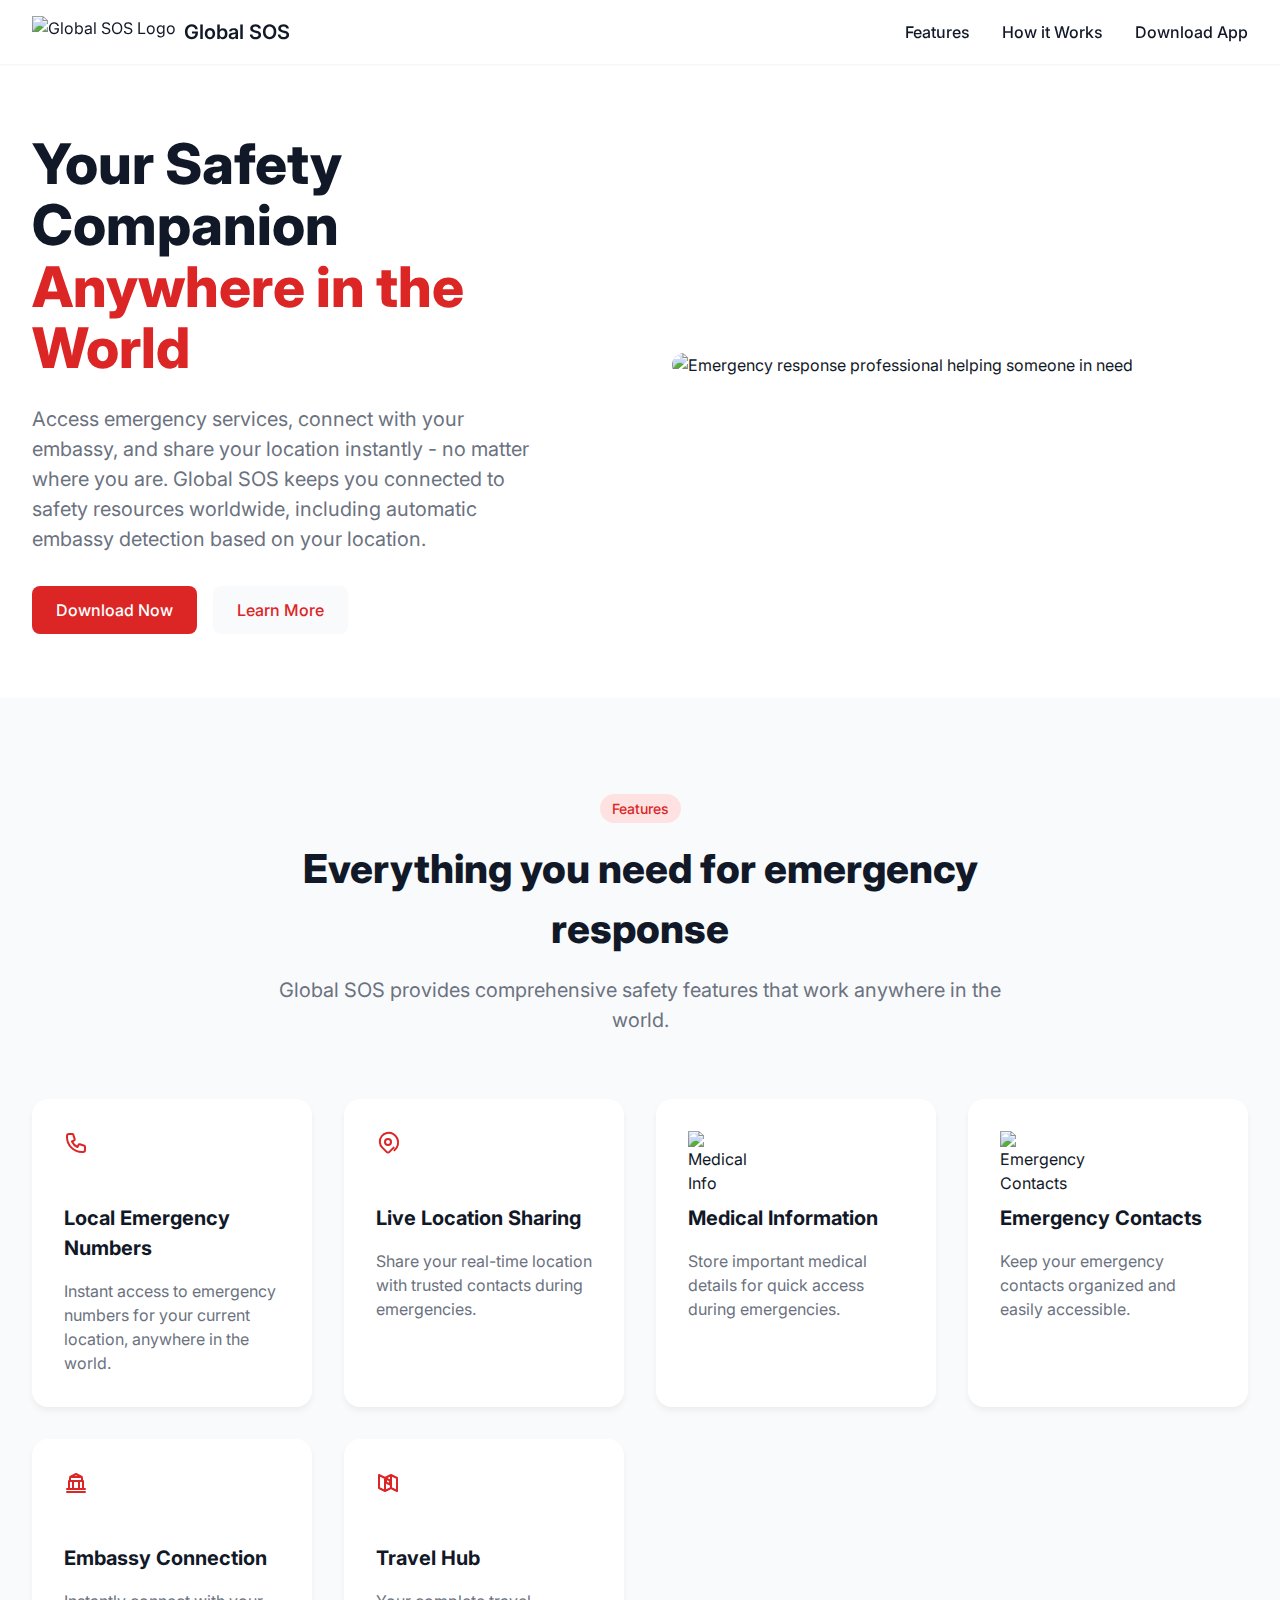
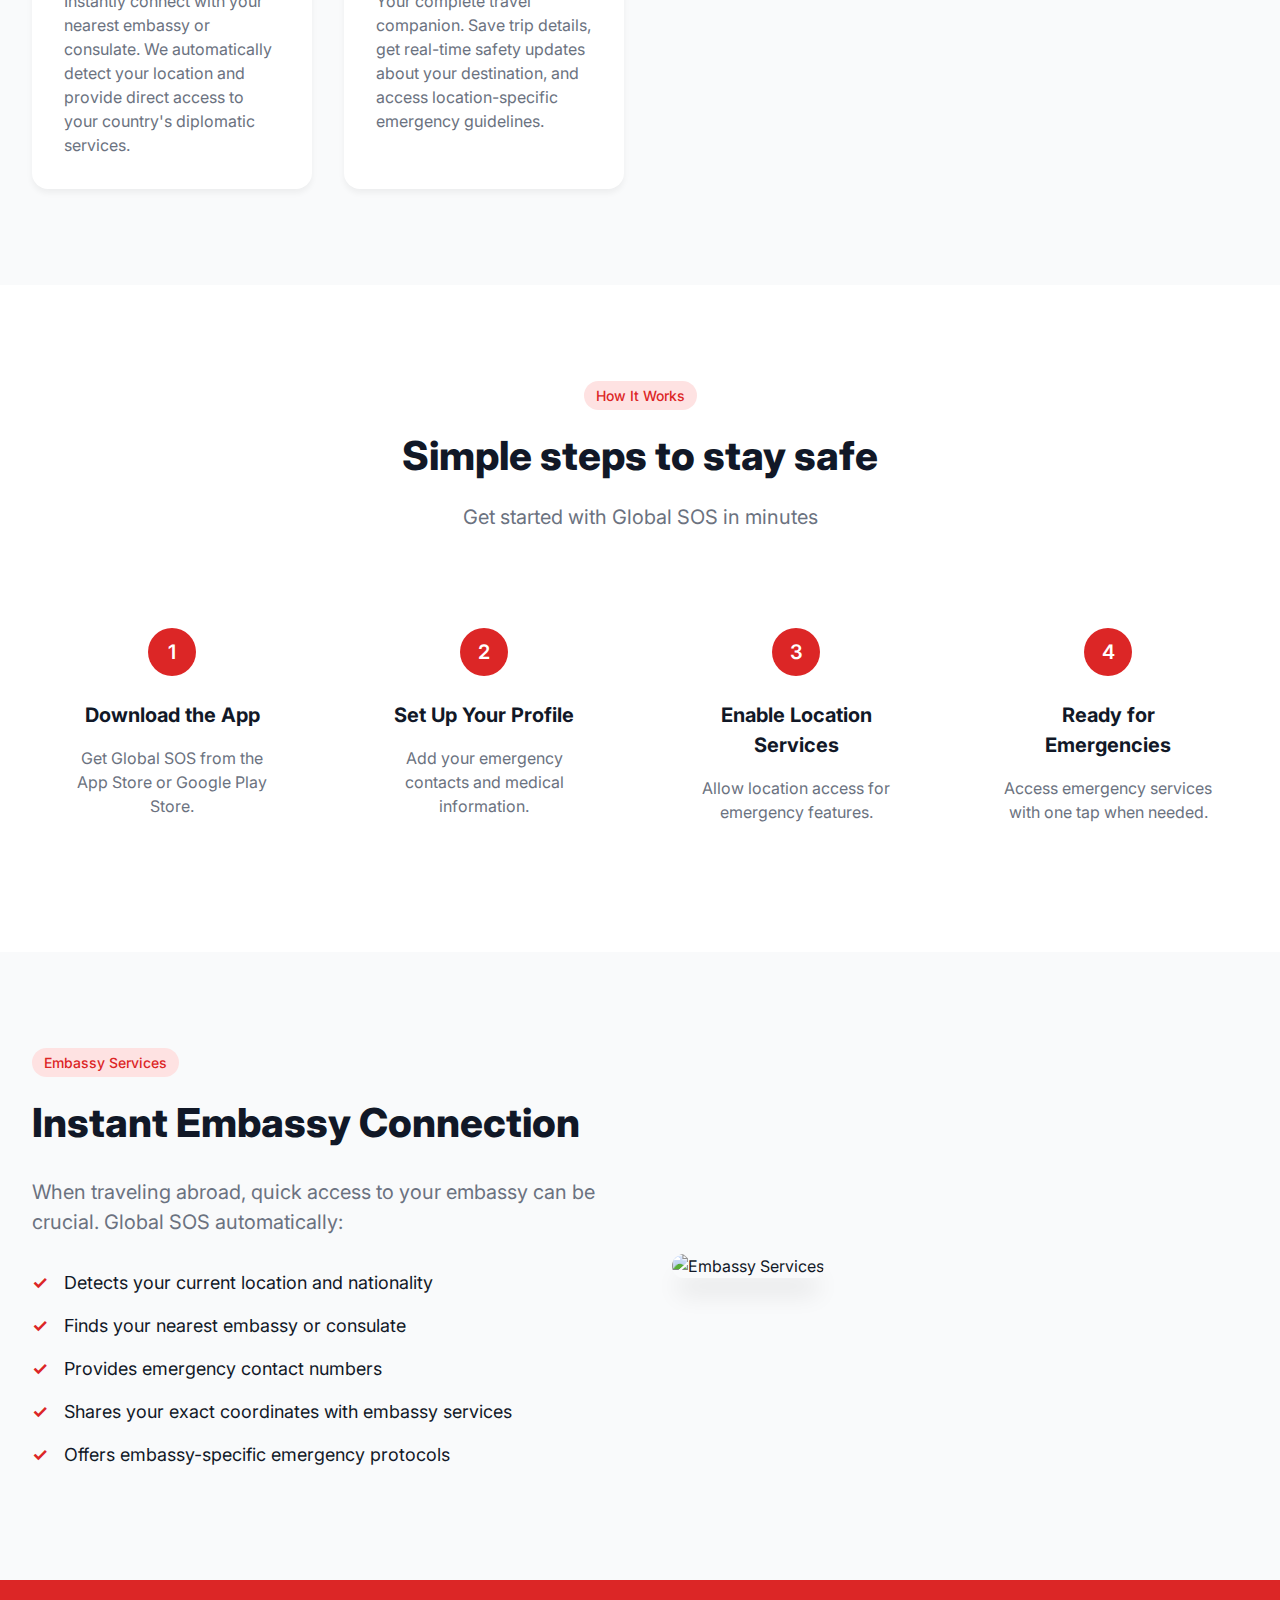
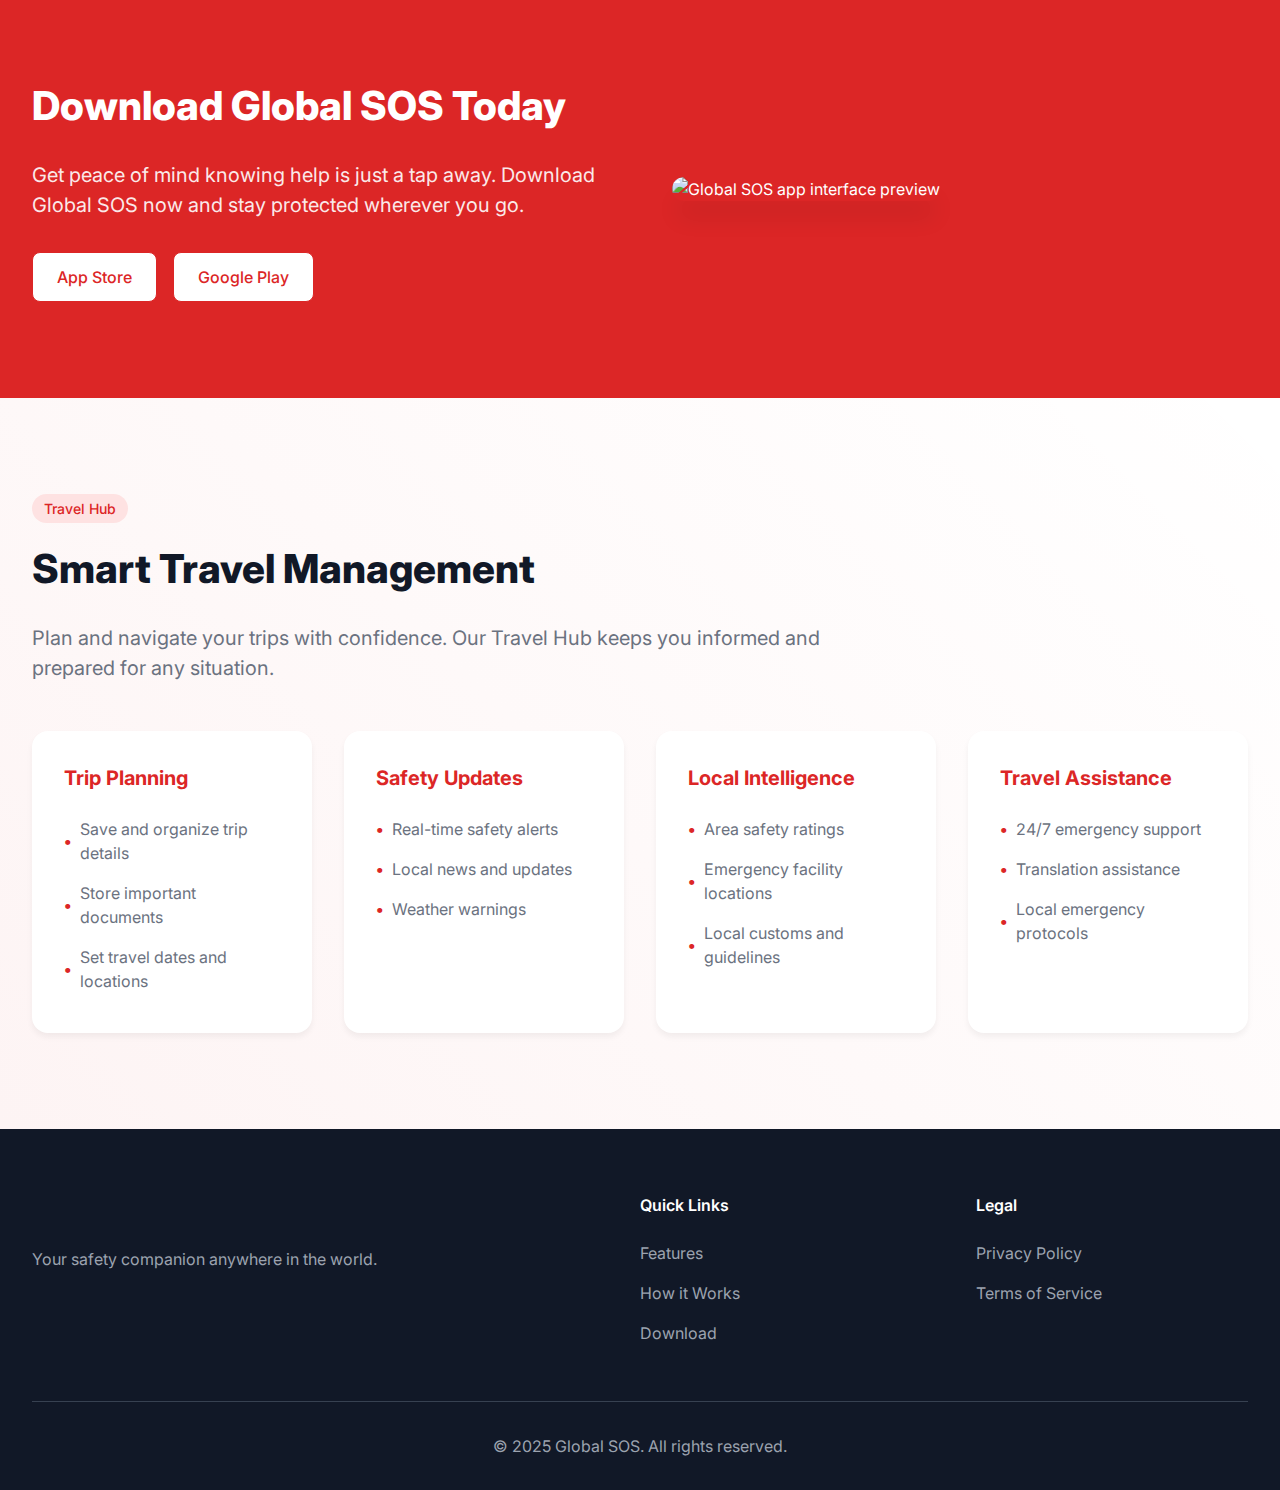
==== index.html @ 46a0c14b "init site" ====
<!DOCTYPE html>
<html lang="en">
<head>
    <meta charset="UTF-8">
    <meta name="viewport" content="width=device-width, initial-scale=1.0">
    <title>Global SOS - Your Safety Companion</title>
    <link rel="stylesheet" href="css/normalize.css">
    <link rel="stylesheet" href="css/style.css">
    <link href="https://fonts.googleapis.com/css2?family=Inter:wght@400;500;600;700&display=swap" rel="stylesheet">
</head>
<body>
    <!-- Navigation -->
    <nav class="navbar">
        <div class="container">
            <div class="navbar-brand">
                <img src="images/placeholder.jpg"
                     data-src="images/logo.png"
                     loading="lazy"
                     alt="Global SOS Logo"
                     class="logo">
                <span class="brand-name">Global SOS</span>
            </div>
            <button class="mobile-menu-btn" aria-label="Toggle menu">
                <span></span>
                <span></span>
                <span></span>
            </button>
            <div class="nav-menu">
                <a href="#features" class="nav-link">Features</a>
                <a href="#how-it-works" class="nav-link">How it Works</a>
                <a href="#download" class="nav-link download-btn">Download App</a>
            </div>
        </div>
    </nav>

    <!-- Hero Section -->
    <section class="hero">
        <div class="container">
            <div class="hero-content">
                <h1 class="hero-title">
                    Your Safety Companion
                    <span class="accent">Anywhere in the World</span>
                </h1>
                <p class="hero-text">
                    Access emergency services, connect with your embassy, and share your location instantly - no matter where you are. Global SOS keeps you connected to safety resources worldwide, including automatic embassy detection based on your location.
                </p>
                <div class="hero-buttons">
                    <a href="#download" class="btn btn-primary">Download Now</a>
                    <a href="#how-it-works" class="btn btn-secondary">Learn More</a>
                </div>
            </div>
            <div class="hero-image">
                <img src="images/placeholder.jpg"
                     data-src="images/hero-image.jpg"
                     loading="lazy"
                     alt="Emergency response professional helping someone in need"
                     class="hero-img">
            </div>
        </div>
    </section>

    <!-- Features Section -->
    <section id="features" class="features">
        <div class="container">
            <div class="section-header">
                <span class="section-label">Features</span>
                <h2 class="section-title">Everything you need for emergency response</h2>
                <p class="section-subtitle">Global SOS provides comprehensive safety features that work anywhere in the world.</p>
            </div>
            <div class="features-grid">
                <div class="feature-card">
                    <div class="feature-icon">
                        <img src="images/placeholder.jpg"
                             data-src="images/icons/emergency.svg"
                             loading="lazy"
                             alt="Emergency Services Icon"
                             class="feature-icon-img">
                    </div>
                    <h3>Local Emergency Numbers</h3>
                    <p>Instant access to emergency numbers for your current location, anywhere in the world.</p>
                </div>
                <div class="feature-card">
                    <div class="feature-icon">
                        <img src="images/icons/location.svg" alt="Location Sharing">
                    </div>
                    <h3>Live Location Sharing</h3>
                    <p>Share your real-time location with trusted contacts during emergencies.</p>
                </div>
                <div class="feature-card">
                    <div class="feature-icon">
                        <img src="images/icons/medical.svg" alt="Medical Info">
                    </div>
                    <h3>Medical Information</h3>
                    <p>Store important medical details for quick access during emergencies.</p>
                </div>
                <div class="feature-card">
                    <div class="feature-icon">
                        <img src="images/icons/contacts.svg" alt="Emergency Contacts">
                    </div>
                    <h3>Emergency Contacts</h3>
                    <p>Keep your emergency contacts organized and easily accessible.</p>
                </div>
                <div class="feature-card">
                    <div class="feature-icon">
                        <img src="images/icons/embassy.svg" alt="Embassy Access">
                    </div>
                    <h3>Embassy Connection</h3>
                    <p>Instantly connect with your nearest embassy or consulate. We automatically detect your location and provide direct access to your country's diplomatic services.</p>
                </div>
                <div class="feature-card">
                    <div class="feature-icon">
                        <img src="images/icons/travel-hub.svg" alt="Travel Hub">
                    </div>
                    <h3>Travel Hub</h3>
                    <p>Your complete travel companion. Save trip details, get real-time safety updates about your destination, and access location-specific emergency guidelines.</p>
                </div>
            </div>
        </div>
    </section>

    <!-- How It Works Section -->
    <section id="how-it-works" class="how-it-works">
        <div class="container">
            <div class="section-header">
                <span class="section-label">How It Works</span>
                <h2 class="section-title">Simple steps to stay safe</h2>
                <p class="section-subtitle">Get started with Global SOS in minutes</p>
            </div>
            <div class="steps-grid">
                <div class="step-card">
                    <div class="step-number">1</div>
                    <h3>Download the App</h3>
                    <p>Get Global SOS from the App Store or Google Play Store.</p>
                </div>
                <div class="step-card">
                    <div class="step-number">2</div>
                    <h3>Set Up Your Profile</h3>
                    <p>Add your emergency contacts and medical information.</p>
                </div>
                <div class="step-card">
                    <div class="step-number">3</div>
                    <h3>Enable Location Services</h3>
                    <p>Allow location access for emergency features.</p>
                </div>
                <div class="step-card">
                    <div class="step-number">4</div>
                    <h3>Ready for Emergencies</h3>
                    <p>Access emergency services with one tap when needed.</p>
                </div>
            </div>
        </div>
    </section>

    <!-- Embassy Services Section -->
    <section id="embassy-services" class="embassy-services">
        <div class="container">
            <div class="embassy-content">
                <span class="section-label">Embassy Services</span>
                <h2>Instant Embassy Connection</h2>
                <p>When traveling abroad, quick access to your embassy can be crucial. Global SOS automatically:</p>
                <ul class="embassy-features">
                    <li>
                        <span class="check-icon">✓</span>
                        Detects your current location and nationality
                    </li>
                    <li>
                        <span class="check-icon">✓</span>
                        Finds your nearest embassy or consulate
                    </li>
                    <li>
                        <span class="check-icon">✓</span>
                        Provides emergency contact numbers
                    </li>
                    <li>
                        <span class="check-icon">✓</span>
                        Shares your exact coordinates with embassy services
                    </li>
                    <li>
                        <span class="check-icon">✓</span>
                        Offers embassy-specific emergency protocols
                    </li>
                </ul>
            </div>
            <div class="embassy-image">
                <img src="images/embassy-feature.jpg" alt="Embassy Services">
            </div>
        </div>
    </section>

    <!-- Download Section -->
    <section id="download" class="download">
        <div class="container">
            <div class="download-content">
                <h2>Download Global SOS Today</h2>
                <p>Get peace of mind knowing help is just a tap away. Download Global SOS now and stay protected wherever you go.</p>
                <div class="download-buttons">
                    <a href="#" class="btn btn-white">App Store</a>
                    <a href="#" class="btn btn-white">Google Play</a>
                </div>
            </div>
            <div class="download-image">
                <img src="images/placeholder.jpg"
                     data-src="images/app-preview.png"
                     loading="lazy"
                     alt="Global SOS app interface preview"
                     class="app-preview-img">
            </div>
        </div>
    </section>

    <!-- Travel Hub Section -->
    <section id="travel-hub" class="travel-hub">
        <div class="container">
            <div class="travel-content">
                <span class="section-label">Travel Hub</span>
                <h2>Smart Travel Management</h2>
                <p>Plan and navigate your trips with confidence. Our Travel Hub keeps you informed and prepared for any situation.</p>
                
                <div class="travel-features-grid">
                    <div class="travel-feature">
                        <h3>Trip Planning</h3>
                        <ul>
                            <li>Save and organize trip details</li>
                            <li>Store important documents</li>
                            <li>Set travel dates and locations</li>
                        </ul>
                    </div>

                    <div class="travel-feature">
                        <h3>Safety Updates</h3>
                        <ul>
                            <li>Real-time safety alerts</li>
                            <li>Local news and updates</li>
                            <li>Weather warnings</li>
                        </ul>
                    </div>

                    <div class="travel-feature">
                        <h3>Local Intelligence</h3>
                        <ul>
                            <li>Area safety ratings</li>
                            <li>Emergency facility locations</li>
                            <li>Local customs and guidelines</li>
                        </ul>
                    </div>

                    <div class="travel-feature">
                        <h3>Travel Assistance</h3>
                        <ul>
                            <li>24/7 emergency support</li>
                            <li>Translation assistance</li>
                            <li>Local emergency protocols</li>
                        </ul>
                    </div>
                </div>
            </div>
        </div>
    </section>

    <!-- Footer -->
    <footer class="footer">
        <div class="container">
            <div class="footer-grid">
                <div class="footer-brand">
                    <img src="images/placeholder.jpg"
                         data-src="images/logo-white.png"
                         loading="lazy"
                         alt="Global SOS Logo"
                         class="footer-logo">
                    <p>Your safety companion anywhere in the world.</p>
                </div>
                <div class="footer-links">
                    <h3>Quick Links</h3>
                    <ul>
                        <li><a href="#features">Features</a></li>
                        <li><a href="#how-it-works">How it Works</a></li>
                        <li><a href="#download">Download</a></li>
                    </ul>
                </div>
                <div class="footer-links">
                    <h3>Legal</h3>
                    <ul>
                        <li><a href="privacy-policy.html">Privacy Policy</a></li>
                        <li><a href="terms-of-service.html">Terms of Service</a></li>
                    </ul>
                </div>
            </div>
            <div class="footer-bottom">
                <p>&copy; 2025 Global SOS. All rights reserved.</p>
            </div>
        </div>
    </footer>

    <script src="js/main.js"></script>
    <script type="application/ld+json">
    {
      "@context": "https://schema.org",
      "@type": "MobileApplication",
      "name": "Global SOS",
      "applicationCategory": "Safety & Travel App",
      "operatingSystem": "Android, iOS",
      "description": "Global SOS is your worldwide safety and travel companion app, providing emergency services access, embassy connections, and real-time travel safety features.",
      "offers": {
        "@type": "Offer",
        "price": "0",
        "priceCurrency": "USD"
      },
      "aggregateRating": {
        "@type": "AggregateRating",
        "ratingValue": "4.8",
        "ratingCount": "1250"
      },
      "featureList": [
        "Emergency Services Access",
        "Embassy Connection",
        "Real-time Location Sharing",
        "Travel Safety Hub",
        "Local Emergency Numbers",
        "Trip Management"
      ]
    }
    </script>
</body>
</html>
---- css/style.css ----
:root {
    --primary-color: #dc2626;
    --primary-dark: #b91c1c;
    --text-dark: #111827;
    --text-light: #6b7280;
    --bg-light: #f9fafb;
    --white: #ffffff;
    --max-width: 1280px;
}

/* Base Styles */
* {
    margin: 0;
    padding: 0;
    box-sizing: border-box;
}

html {
    scroll-behavior: smooth;
}

body {
    font-family: 'Inter', sans-serif;
    line-height: 1.5;
    color: var(--text-dark);
}

.container {
    max-width: var(--max-width);
    margin: 0 auto;
    padding: 0 2rem;
}

/* Button Styles */
.btn {
    display: inline-block;
    padding: 0.75rem 1.5rem;
    border-radius: 0.5rem;
    text-decoration: none;
    font-weight: 500;
    transition: all 0.3s ease;
}

.btn-primary {
    background-color: var(--primary-color);
    color: var(--white);
}

.btn-primary:hover {
    background-color: var(--primary-dark);
}

.btn-secondary {
    background-color: var(--bg-light);
    color: var(--primary-color);
}

.btn-secondary:hover {
    background-color: #f3f4f6;
}

.btn-white {
    background-color: var(--white);
    color: var(--primary-color);
    border: 1px solid var(--primary-color);
}

.btn-white:hover {
    background-color: var(--primary-color);
    color: var(--white);
}

/* Navigation */
.navbar {
    position: fixed;
    top: 0;
    left: 0;
    right: 0;
    background: var(--white);
    box-shadow: 0 1px 2px rgba(0, 0, 0, 0.05);
    z-index: 1000;
}

.navbar .container {
    display: flex;
    justify-content: space-between;
    align-items: center;
    height: 4rem;
}

.navbar-brand {
    display: flex;
    align-items: center;
    gap: 0.5rem;
}

.logo {
    height: 2rem;
    width: auto;
}

.brand-name {
    font-weight: 600;
    font-size: 1.25rem;
}

.nav-menu {
    display: flex;
    gap: 2rem;
    align-items: center;
}

.nav-link {
    color: var(--text-dark);
    text-decoration: none;
    font-weight: 500;
    transition: color 0.2s;
}

.nav-link:hover {
    color: var(--primary-color);
}

.mobile-menu-btn {
    display: none;
}

/* Hero Section */
.hero {
    padding: 6rem 0 4rem;
    background: var(--white);
    overflow: hidden;
}

.hero .container {
    display: grid;
    grid-template-columns: 1fr 1fr;
    gap: 4rem;
    align-items: center;
}

.hero-content {
    max-width: 32rem;
}

.hero-title {
    font-size: 3.5rem;
    line-height: 1.1;
    font-weight: 800;
    margin-bottom: 1.5rem;
}

.hero-title .accent {
    display: block;
    color: var(--primary-color);
}

.hero-text {
    font-size: 1.25rem;
    color: var(--text-light);
    margin-bottom: 2rem;
}

.hero-buttons {
    display: flex;
    gap: 1rem;
}

.hero-image img {
    width: 100%;
    height: auto;
    border-radius: 1rem;
}

/* Features Section */
.features {
    padding: 6rem 0;
    background: var(--bg-light);
}

.section-header {
    text-align: center;
    max-width: 48rem;
    margin: 0 auto 4rem;
}

.section-label {
    display: inline-block;
    padding: 0.25rem 0.75rem;
    background: #fee2e2;
    color: var(--primary-color);
    border-radius: 1rem;
    font-weight: 500;
    font-size: 0.875rem;
    margin-bottom: 1rem;
}

.section-title {
    font-size: 2.5rem;
    font-weight: 800;
    margin-bottom: 1rem;
}

.section-subtitle {
    color: var(--text-light);
    font-size: 1.25rem;
}

.features-grid {
    display: grid;
    grid-template-columns: repeat(auto-fit, minmax(250px, 1fr));
    gap: 2rem;
}

.feature-card {
    background: var(--white);
    padding: 2rem;
    border-radius: 1rem;
    box-shadow: 0 4px 6px rgba(0, 0, 0, 0.05);
    transition: transform 0.3s ease;
}

.feature-card:hover {
    transform: translateY(-5px);
}

.feature-icon {
    width: 3rem;
    height: 3rem;
    margin-bottom: 1.5rem;
}

.feature-card h3 {
    font-size: 1.25rem;
    margin-bottom: 1rem;
}

.feature-card p {
    color: var(--text-light);
}

/* How It Works Section */
.how-it-works {
    padding: 6rem 0;
    background: var(--white);
}

.steps-grid {
    display: grid;
    grid-template-columns: repeat(auto-fit, minmax(250px, 1fr));
    gap: 2rem;
    margin-top: 4rem;
}

.step-card {
    text-align: center;
    padding: 2rem;
    position: relative;
}

.step-number {
    width: 3rem;
    height: 3rem;
    background: var(--primary-color);
    color: var(--white);
    border-radius: 50%;
    display: flex;
    align-items: center;
    justify-content: center;
    font-weight: 600;
    font-size: 1.25rem;
    margin: 0 auto 1.5rem;
}

.step-card h3 {
    font-size: 1.25rem;
    margin-bottom: 1rem;
}

.step-card p {
    color: var(--text-light);
}

/* Download Section */
.download {
    padding: 6rem 0;
    background: var(--primary-color);
    color: var(--white);
}

.download .container {
    display: grid;
    grid-template-columns: 1fr 1fr;
    gap: 4rem;
    align-items: center;
}

.download-content h2 {
    font-size: 2.5rem;
    font-weight: 800;
    margin-bottom: 1.5rem;
}

.download-content p {
    font-size: 1.25rem;
    margin-bottom: 2rem;
    opacity: 0.9;
}

.download-buttons {
    display: flex;
    gap: 1rem;
}

.download-image img {
    width: 100%;
    height: auto;
    border-radius: 1rem;
    box-shadow: 0 20px 25px -5px rgba(0, 0, 0, 0.1);
}

/* Footer */
.footer {
    background: #111827;
    color: var(--white);
    padding: 4rem 0 2rem;
}

.footer-grid {
    display: grid;
    grid-template-columns: 2fr 1fr 1fr;
    gap: 4rem;
    margin-bottom: 3rem;
}

.footer-brand p {
    margin-top: 1rem;
    color: #9ca3af;
}

.footer-logo {
    height: 2rem;
}

.footer-links h3 {
    font-size: 1rem;
    font-weight: 600;
    margin-bottom: 1rem;
}

.footer-links ul {
    list-style: none;
}

.footer-links a {
    color: #9ca3af;
    text-decoration: none;
    display: block;
    padding: 0.5rem 0;
    transition: color 0.2s;
}

.footer-links a:hover {
    color: var(--white);
}

.footer-bottom {
    border-top: 1px solid #374151;
    padding-top: 2rem;
    text-align: center;
    color: #9ca3af;
}

/* Mobile Responsiveness */
@media (max-width: 1024px) {
    .hero-title {
        font-size: 3rem;
    }
}

@media (max-width: 768px) {
    .mobile-menu-btn {
        display: block;
        background: none;
        border: none;
        cursor: pointer;
        padding: 0.5rem;
    }

    .mobile-menu-btn span {
        display: block;
        width: 1.5rem;
        height: 2px;
        background: var(--text-dark);
        margin: 4px 0;
        transition: 0.3s;
    }

    .nav-menu {
        display: none;
        position: absolute;
        top: 100%;
        left: 0;
        right: 0;
        background: var(--white);
        padding: 1rem;
        box-shadow: 0 4px 6px rgba(0, 0, 0, 0.1);
        flex-direction: column;
        gap: 1rem;
    }

    .nav-menu.active {
        display: flex;
    }

    .hero .container,
    .download .container {
        grid-template-columns: 1fr;
        text-align: center;
    }

    .hero-content {
        margin: 0 auto;
    }

    .hero-buttons {
        justify-content: center;
    }

    .footer-grid {
        grid-template-columns: 1fr;
        gap: 2rem;
        text-align: center;
    }
}

@media (max-width: 640px) {
    .hero-title {
        font-size: 2.5rem;
    }

    .section-title {
        font-size: 2rem;
    }

    .container {
        padding: 0 1rem;
    }
}

/* Embassy Services Section */
.embassy-services {
    padding: 6rem 0;
    background: var(--bg-light);
}

.embassy-services .container {
    display: grid;
    grid-template-columns: 1fr 1fr;
    gap: 4rem;
    align-items: center;
}

.embassy-content h2 {
    font-size: 2.5rem;
    font-weight: 800;
    margin-bottom: 1.5rem;
}

.embassy-content p {
    font-size: 1.25rem;
    color: var(--text-light);
    margin-bottom: 2rem;
}

.embassy-features {
    list-style: none;
}

.embassy-features li {
    display: flex;
    align-items: center;
    gap: 1rem;
    margin-bottom: 1rem;
    font-size: 1.125rem;
}

.check-icon {
    color: var(--primary-color);
    font-weight: bold;
}

.embassy-image img {
    width: 100%;
    height: auto;
    border-radius: 1rem;
    box-shadow: 0 20px 25px -5px rgba(0, 0, 0, 0.1);
}

/* Mobile responsiveness for embassy section */
@media (max-width: 768px) {
    .embassy-services .container {
        grid-template-columns: 1fr;
        text-align: center;
    }

    .embassy-features li {
        justify-content: center;
    }
}

/* Travel Hub Section */
.travel-hub {
    padding: 6rem 0;
    background: var(--white);
    position: relative;
    overflow: hidden;
}

.travel-hub::before {
    content: '';
    position: absolute;
    top: 0;
    right: 0;
    width: 100%;
    height: 100%;
    background: linear-gradient(45deg, rgba(220, 38, 38, 0.05) 0%, rgba(220, 38, 38, 0) 100%);
    z-index: 0;
}

.travel-content {
    position: relative;
    z-index: 1;
}

.travel-content h2 {
    font-size: 2.5rem;
    font-weight: 800;
    margin-bottom: 1.5rem;
}

.travel-content > p {
    font-size: 1.25rem;
    color: var(--text-light);
    margin-bottom: 3rem;
    max-width: 800px;
}

.travel-features-grid {
    display: grid;
    grid-template-columns: repeat(auto-fit, minmax(250px, 1fr));
    gap: 2rem;
    margin-top: 2rem;
}

.travel-feature {
    background: var(--white);
    padding: 2rem;
    border-radius: 1rem;
    box-shadow: 0 4px 6px rgba(0, 0, 0, 0.05);
    transition: transform 0.3s ease;
}

.travel-feature:hover {
    transform: translateY(-5px);
}

.travel-feature h3 {
    color: var(--primary-color);
    font-size: 1.25rem;
    margin-bottom: 1rem;
}

.travel-feature ul {
    list-style: none;
    padding: 0;
}

.travel-feature ul li {
    padding: 0.5rem 0;
    color: var(--text-light);
    display: flex;
    align-items: center;
    gap: 0.5rem;
}

.travel-feature ul li::before {
    content: '•';
    color: var(--primary-color);
    font-weight: bold;
}

/* Mobile responsiveness for travel hub */
@media (max-width: 768px) {
    .travel-content {
        text-align: center;
    }

    .travel-content > p {
        margin-left: auto;
        margin-right: auto;
    }

    .travel-features-grid {
        grid-template-columns: 1fr;
    }
}

/* Legal Pages Styles */
.legal-content {
    padding: 8rem 0 4rem;
}

.legal-content .container {
    max-width: 800px;
}

.legal-content h1 {
    font-size: 2.5rem;
    margin-bottom: 1rem;
}

.last-updated {
    color: var(--text-light);
    margin-bottom: 3rem;
}

.legal-content section {
    margin-bottom: 3rem;
}

.legal-content h2 {
    font-size: 1.75rem;
    margin-bottom: 1.5rem;
    color: var(--primary-color);
}

.legal-content h3 {
    font-size: 1.25rem;
    margin: 1.5rem 0 1rem;
}

.legal-content p {
    margin-bottom: 1rem;
    line-height: 1.6;
}

.legal-content ul {
    list-style: disc;
    margin-left: 1.5rem;
    margin-bottom: 1.5rem;
}

.legal-content li {
    margin-bottom: 0.5rem;
}

@media (max-width: 768px) {
    .legal-content {
        padding: 6rem 1rem 2rem;
    }

    .legal-content h1 {
        font-size: 2rem;
    }

    .legal-content h2 {
        font-size: 1.5rem;
    }
}
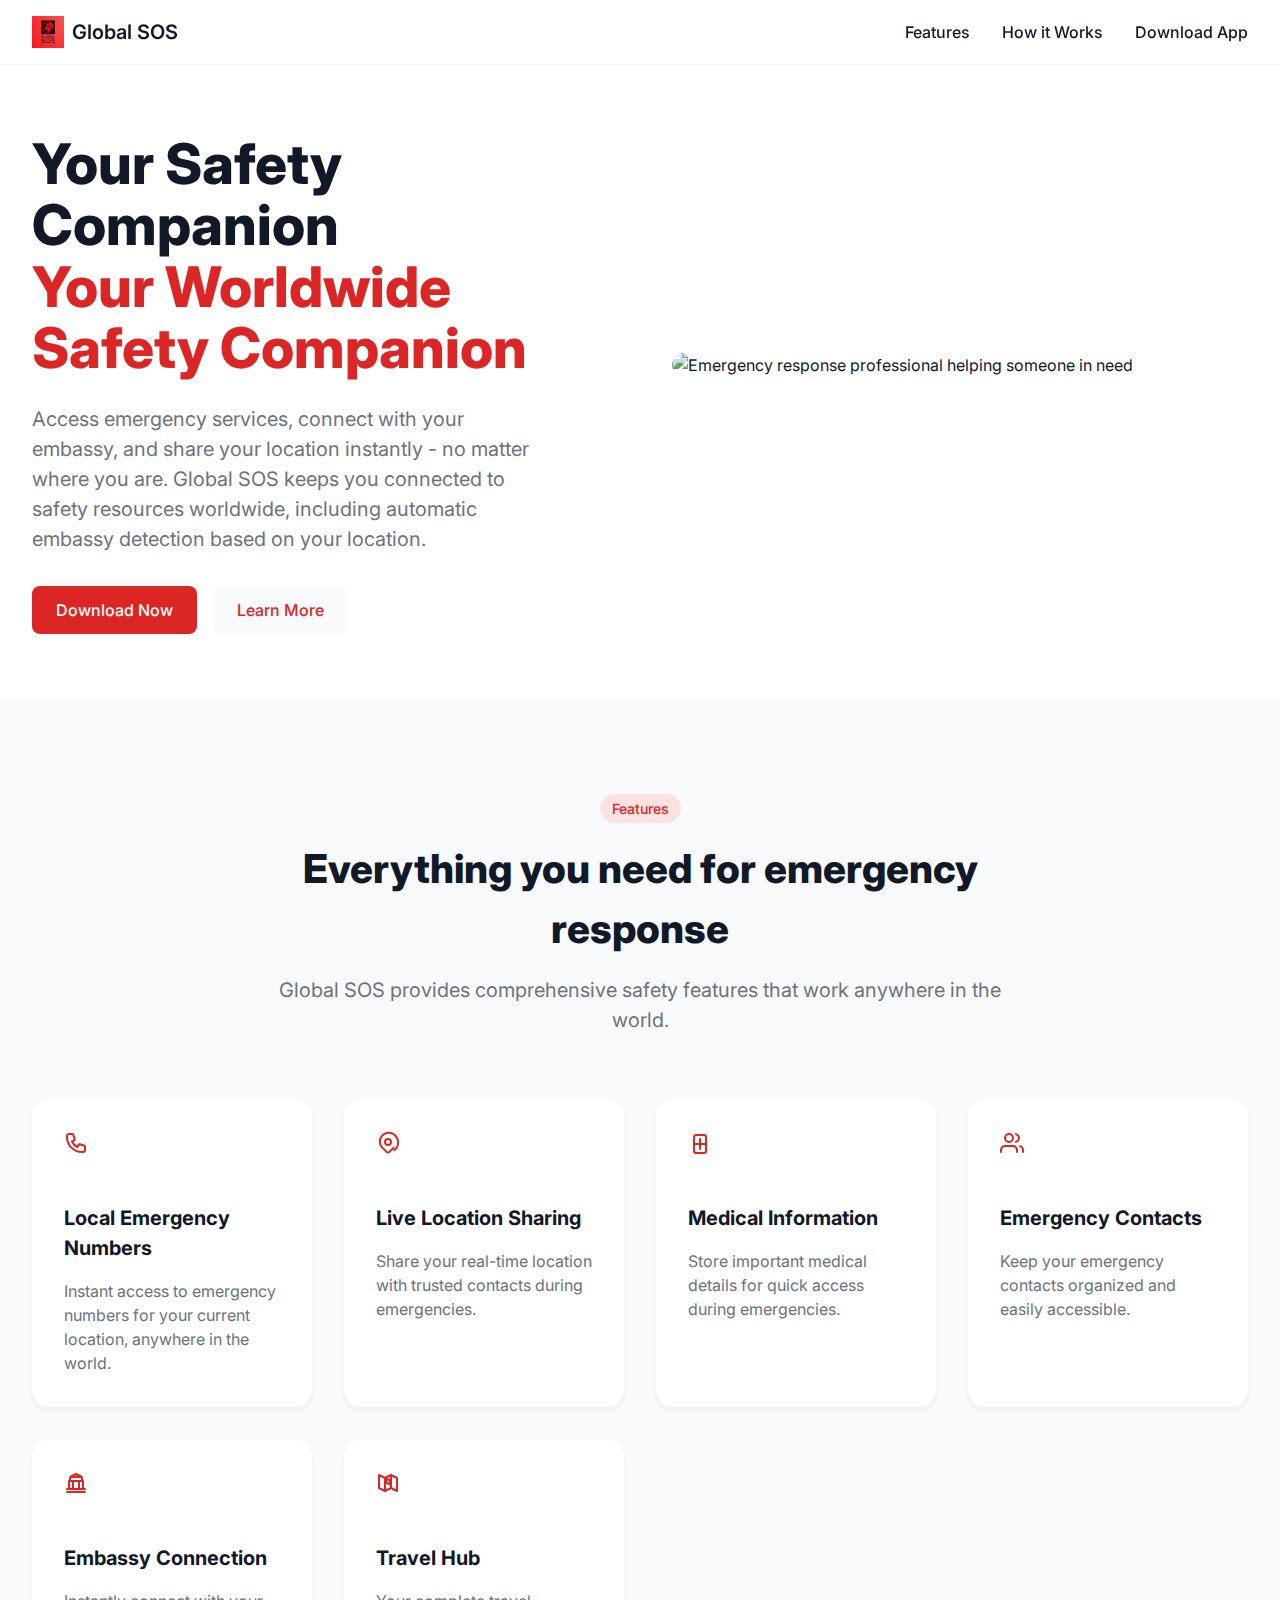
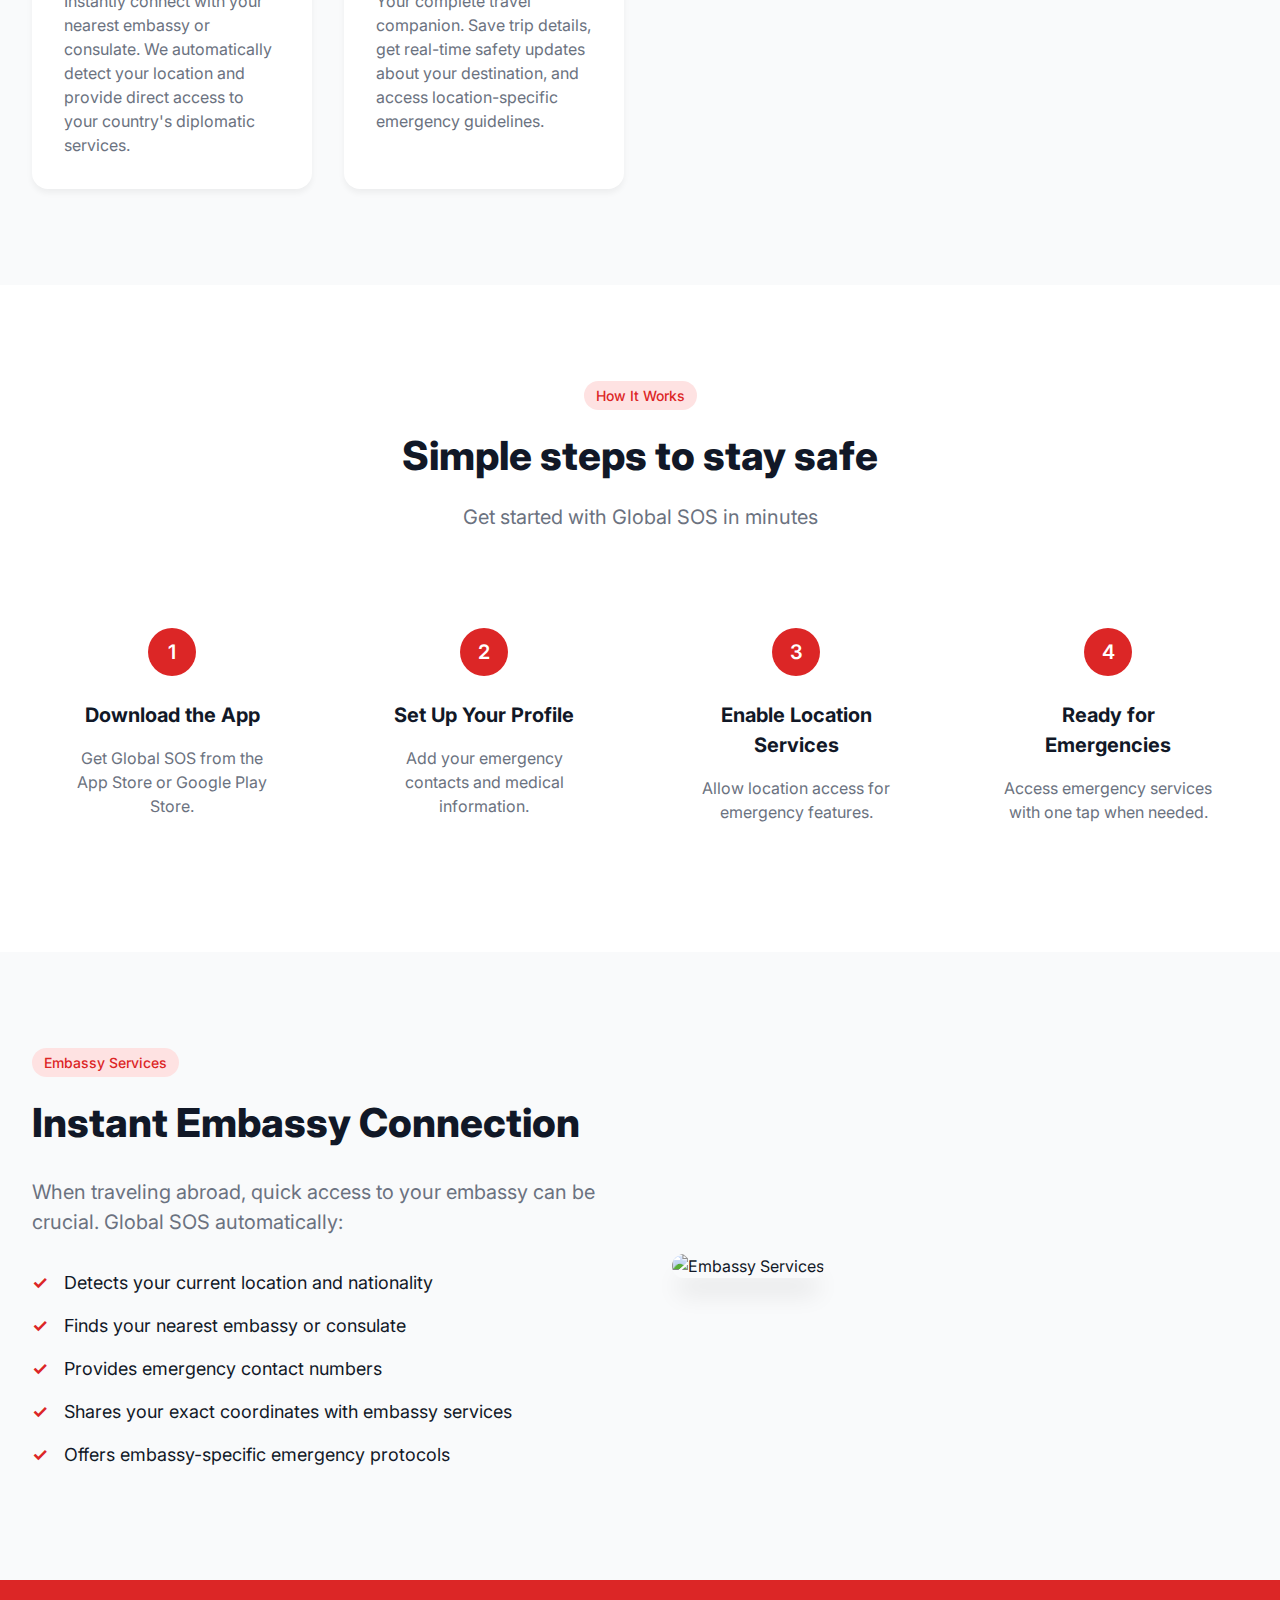
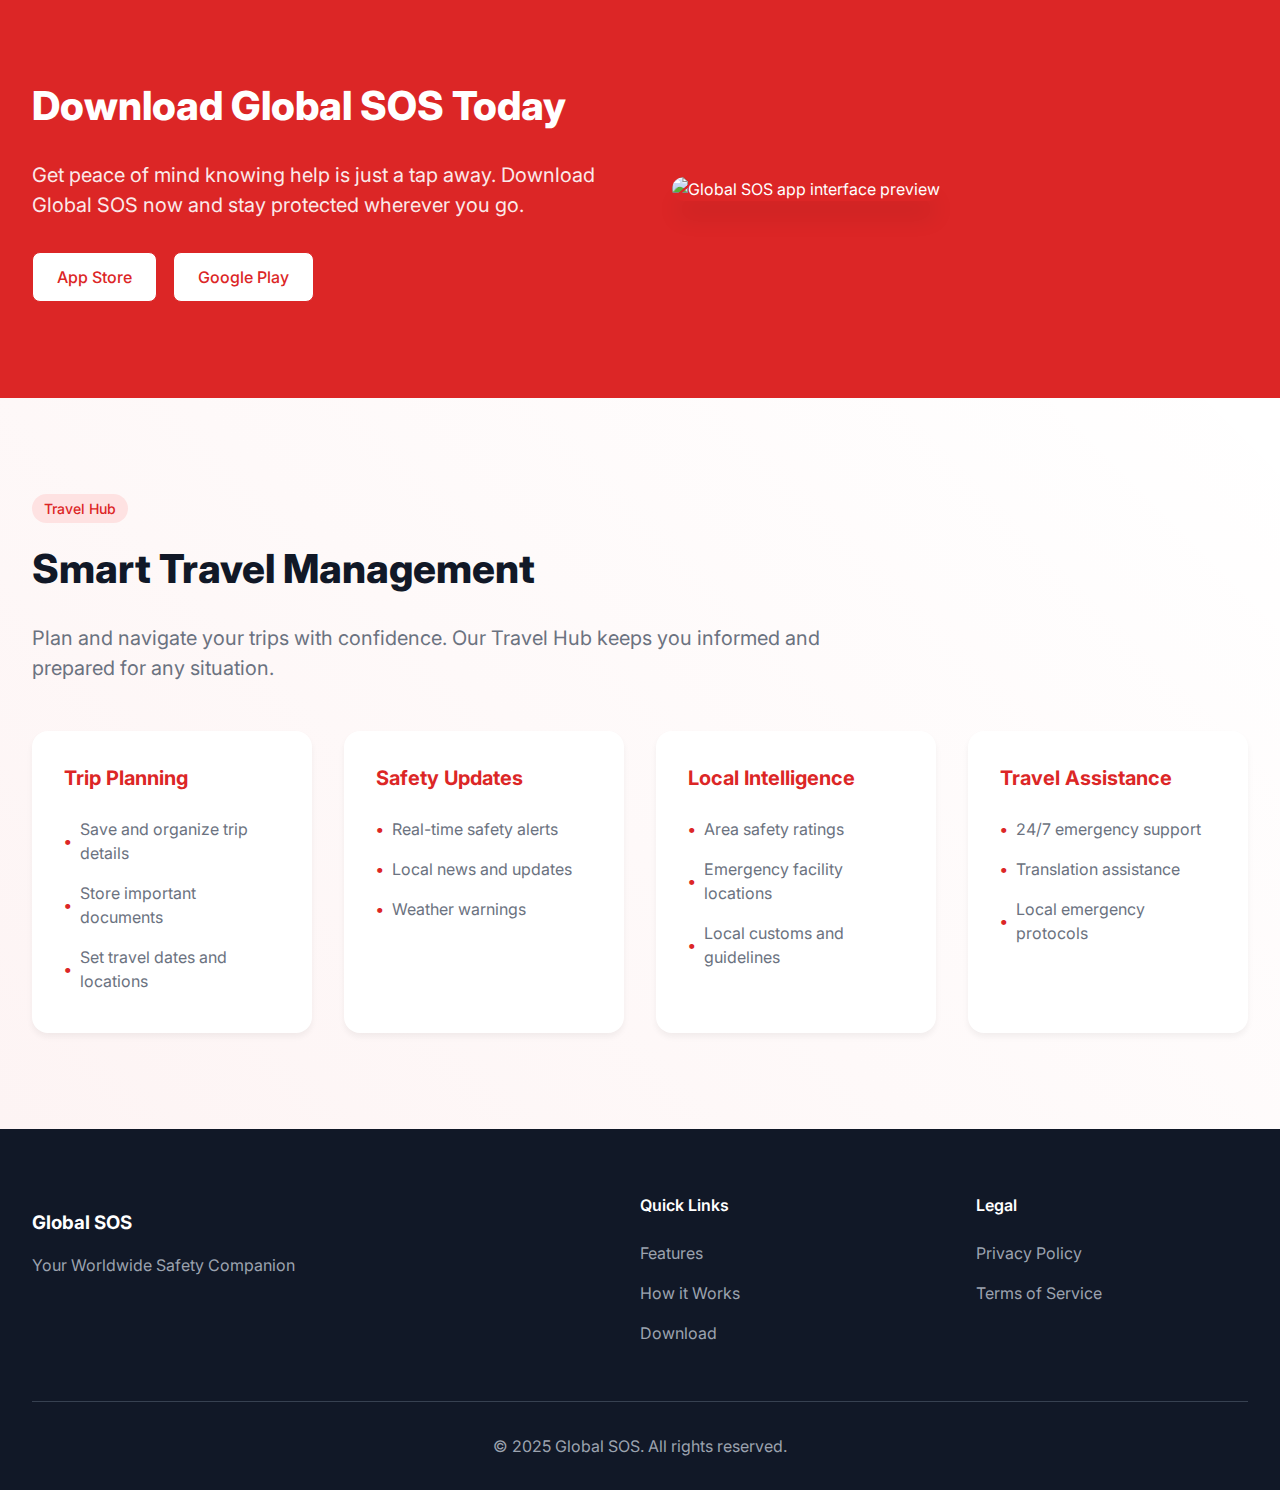
==== commit be16750b: "Update branding and favicon: enhance site identity with new logo, favicon, and refined messaging" ====
--- a/index.html
+++ b/index.html
@@ -3,18 +3,36 @@
 <head>
     <meta charset="UTF-8">
     <meta name="viewport" content="width=device-width, initial-scale=1.0">
-    <title>Global SOS - Your Safety Companion</title>
+    <title>Global SOS - Your Worldwide Safety Companion</title>
+    
+    <!-- Favicon -->
+    <link rel="apple-touch-icon" sizes="180x180" href="/images/icons/favicon_io/apple-touch-icon.png">
+    <link rel="icon" type="image/png" sizes="32x32" href="/images/icons/favicon_io/favicon-32x32.png">
+    <link rel="icon" type="image/png" sizes="16x16" href="/images/icons/favicon_io/favicon-16x16.png">
+    <link rel="manifest" href="/site.webmanifest">
+    <link rel="mask-icon" href="/images/icons/favicon_io/safari-pinned-tab.svg" color="#dc2626">
+    <meta name="msapplication-TileColor" content="#dc2626">
+    <meta name="theme-color" content="#dc2626">
+    
     <link rel="stylesheet" href="css/normalize.css">
     <link rel="stylesheet" href="css/style.css">
     <link href="https://fonts.googleapis.com/css2?family=Inter:wght@400;500;600;700&display=swap" rel="stylesheet">
+    <script type="text/javascript">
+        (function(c,l,a,r,i,t,y){
+            c[a]=c[a]||function(){(c[a].q=c[a].q||[]).push(arguments)};
+            t=l.createElement(r);t.async=1;t.src="https://www.clarity.ms/tag/"+i;
+            y=l.getElementsByTagName(r)[0];y.parentNode.insertBefore(t,y);
+        })(window, document, "clarity", "script", "ptjyheb08w");
+    </script>
+    <meta name="google-site-verification" content="11FWTD3BErRNQ7Pc-0xedJEW_beugJHVIoCS3gIJz0E" />
 </head>
 <body>
     <!-- Navigation -->
     <nav class="navbar">
         <div class="container">
             <div class="navbar-brand">
-                <img src="images/placeholder.jpg"
-                     data-src="images/logo.png"
+                <img src="images/icons/global_sos_logo.png"
+                     data-src="images/icons/global_sos_logo.png"
                      loading="lazy"
                      alt="Global SOS Logo"
                      class="logo">
@@ -39,7 +57,7 @@
             <div class="hero-content">
                 <h1 class="hero-title">
                     Your Safety Companion
-                    <span class="accent">Anywhere in the World</span>
+                    <span class="accent">Your Worldwide Safety Companion</span>
                 </h1>
                 <p class="hero-text">
                     Access emergency services, connect with your embassy, and share your location instantly - no matter where you are. Global SOS keeps you connected to safety resources worldwide, including automatic embassy detection based on your location.
@@ -262,12 +280,8 @@
         <div class="container">
             <div class="footer-grid">
                 <div class="footer-brand">
-                    <img src="images/placeholder.jpg"
-                         data-src="images/logo-white.png"
-                         loading="lazy"
-                         alt="Global SOS Logo"
-                         class="footer-logo">
-                    <p>Your safety companion anywhere in the world.</p>
+                    <p class="footer-links"><h3>Global SOS</h3></p>
+                    <p class="footer-brand-slogan">Your Worldwide Safety Companion</p>
                 </div>
                 <div class="footer-links">
                     <h3>Quick Links</h3>
--- a/css/style.css
+++ b/css/style.css
@@ -667,4 +667,22 @@
     .legal-content h2 {
         font-size: 1.5rem;
     }
+}
+
+/* Live Location Tracking */
+.tracking-info {
+    background: var(--white);
+    border-radius: 0.5rem;
+    padding: 1rem 1.5rem;
+    box-shadow: 0 4px 6px rgba(0, 0, 0, 0.1);
+}
+
+.tracking-info p {
+    margin: 0.5rem 0;
+    color: var(--text-dark);
+}
+
+.tracking-info #last-update {
+    color: var(--primary-color);
+    font-weight: 500;
 } 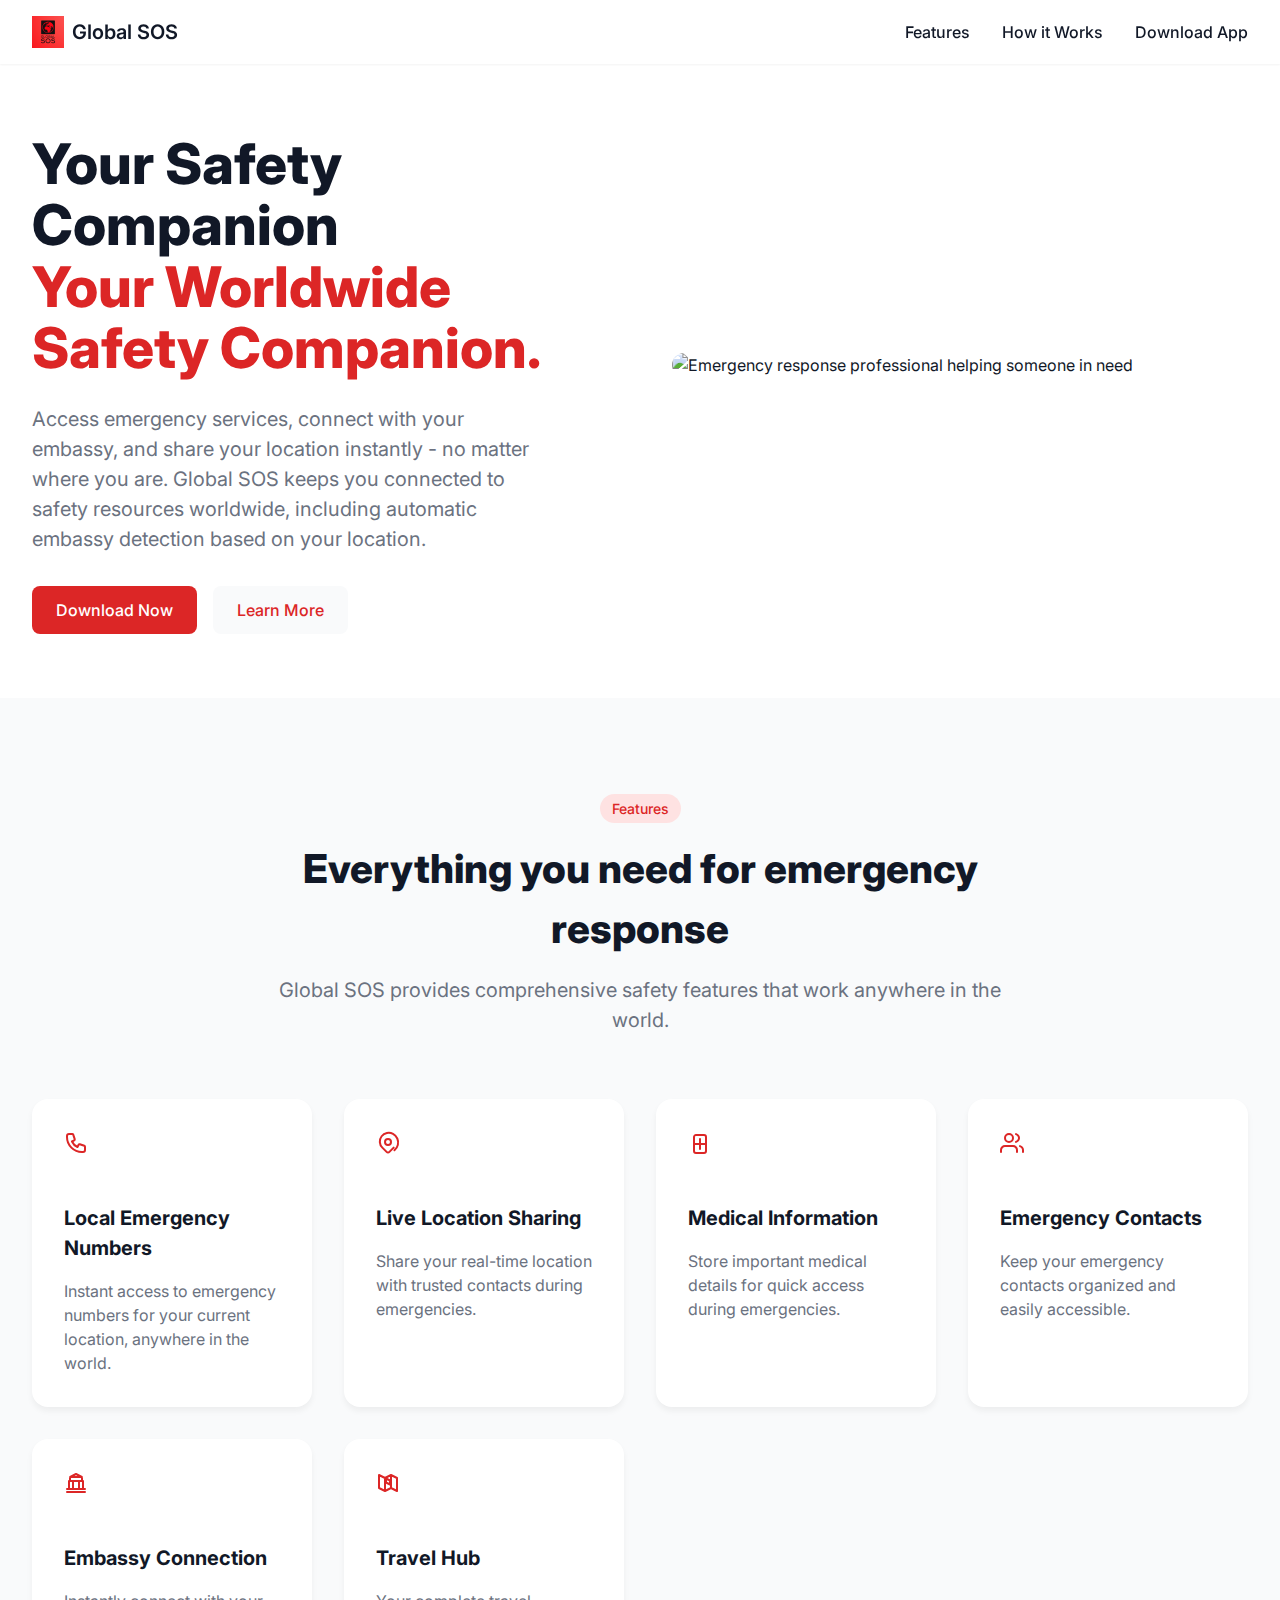
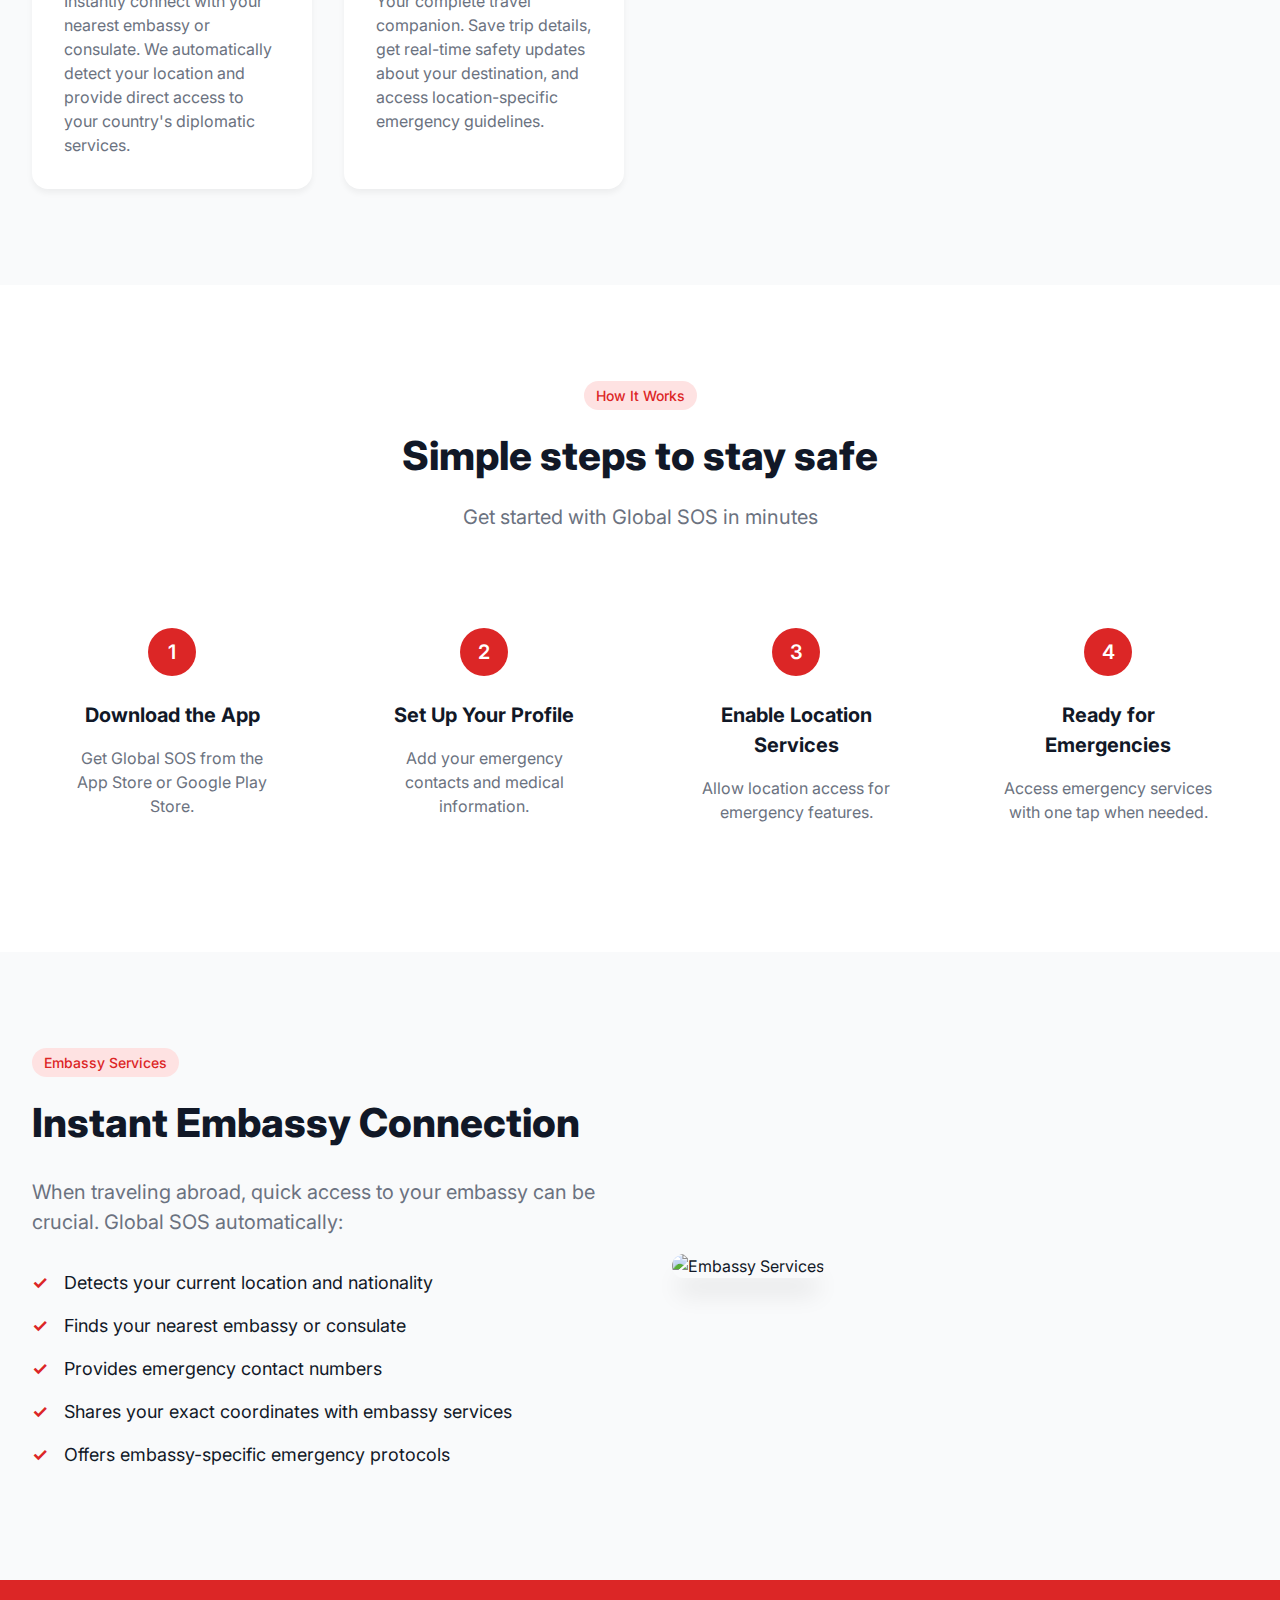
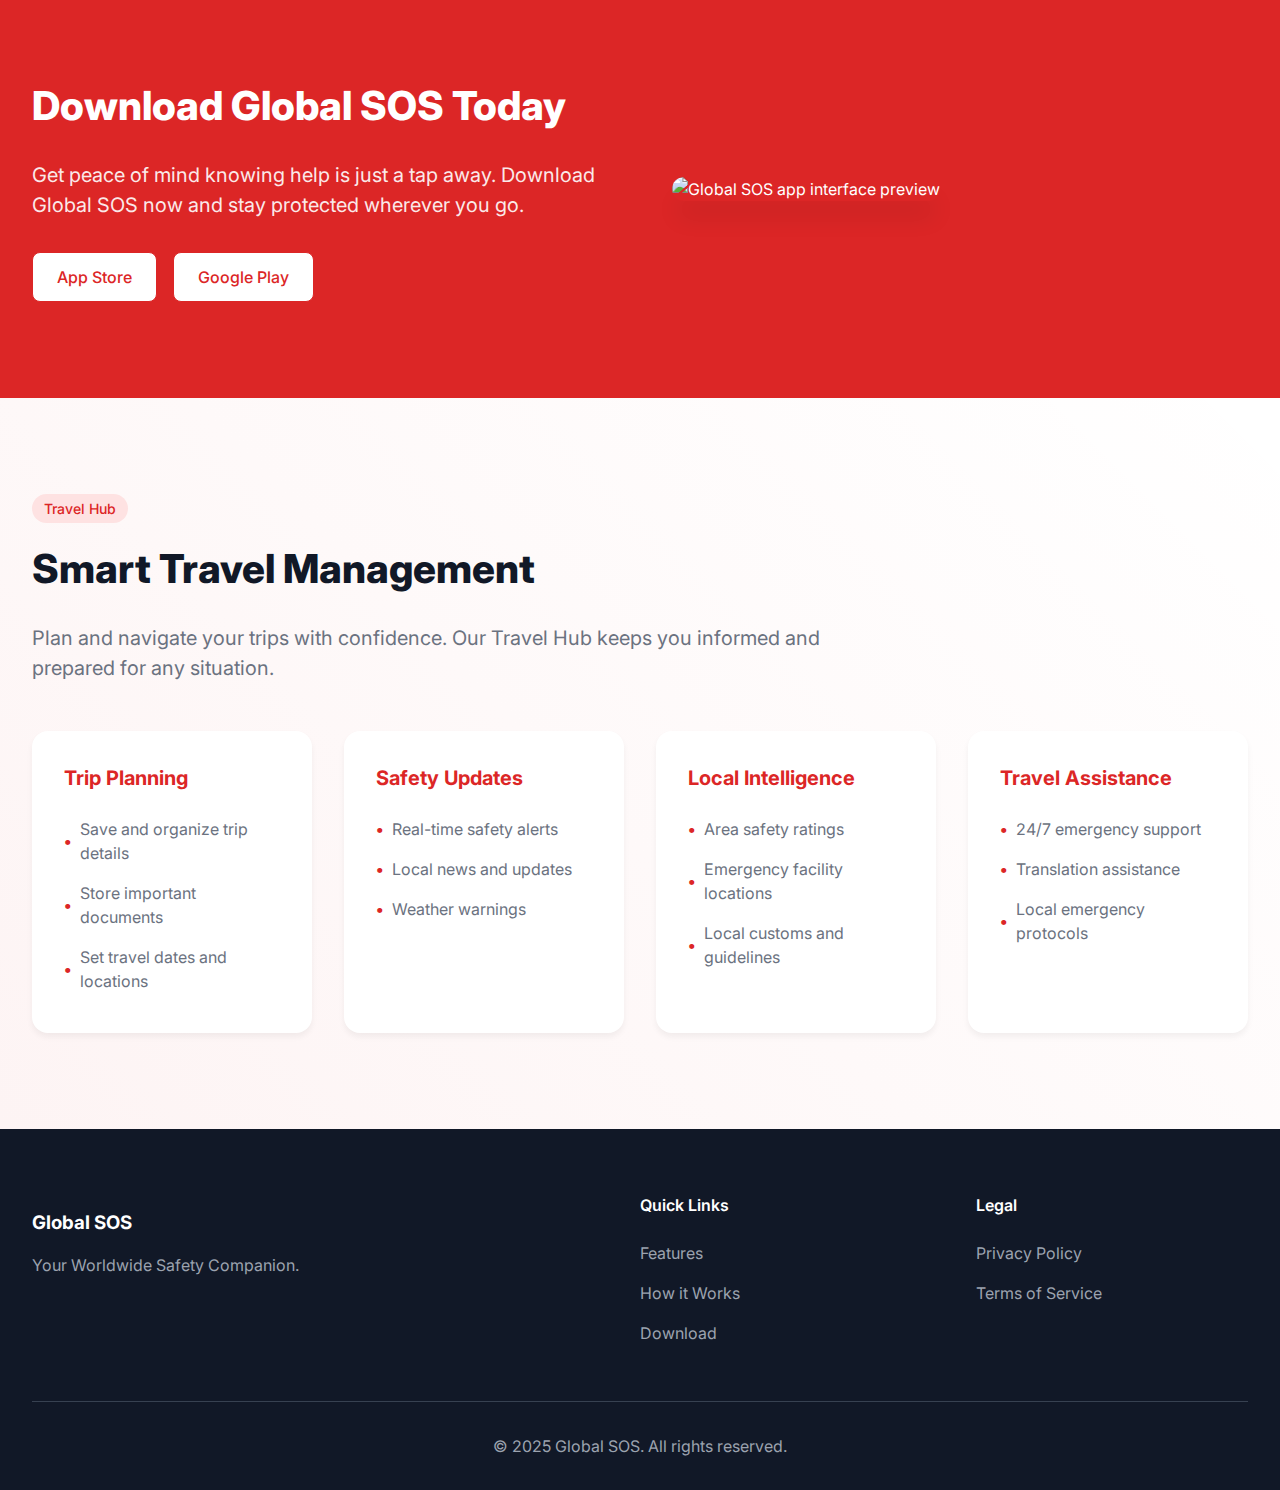
==== commit 52517504: "Add favicon and update footer branding across multiple pages" ====
--- a/index.html
+++ b/index.html
@@ -57,7 +57,7 @@
             <div class="hero-content">
                 <h1 class="hero-title">
                     Your Safety Companion
-                    <span class="accent">Your Worldwide Safety Companion</span>
+                    <span class="accent">Your Worldwide Safety Companion.</span>
                 </h1>
                 <p class="hero-text">
                     Access emergency services, connect with your embassy, and share your location instantly - no matter where you are. Global SOS keeps you connected to safety resources worldwide, including automatic embassy detection based on your location.
@@ -281,7 +281,7 @@
             <div class="footer-grid">
                 <div class="footer-brand">
                     <p class="footer-links"><h3>Global SOS</h3></p>
-                    <p class="footer-brand-slogan">Your Worldwide Safety Companion</p>
+                    <p class="footer-brand-slogan">Your Worldwide Safety Companion.</p>
                 </div>
                 <div class="footer-links">
                     <h3>Quick Links</h3>
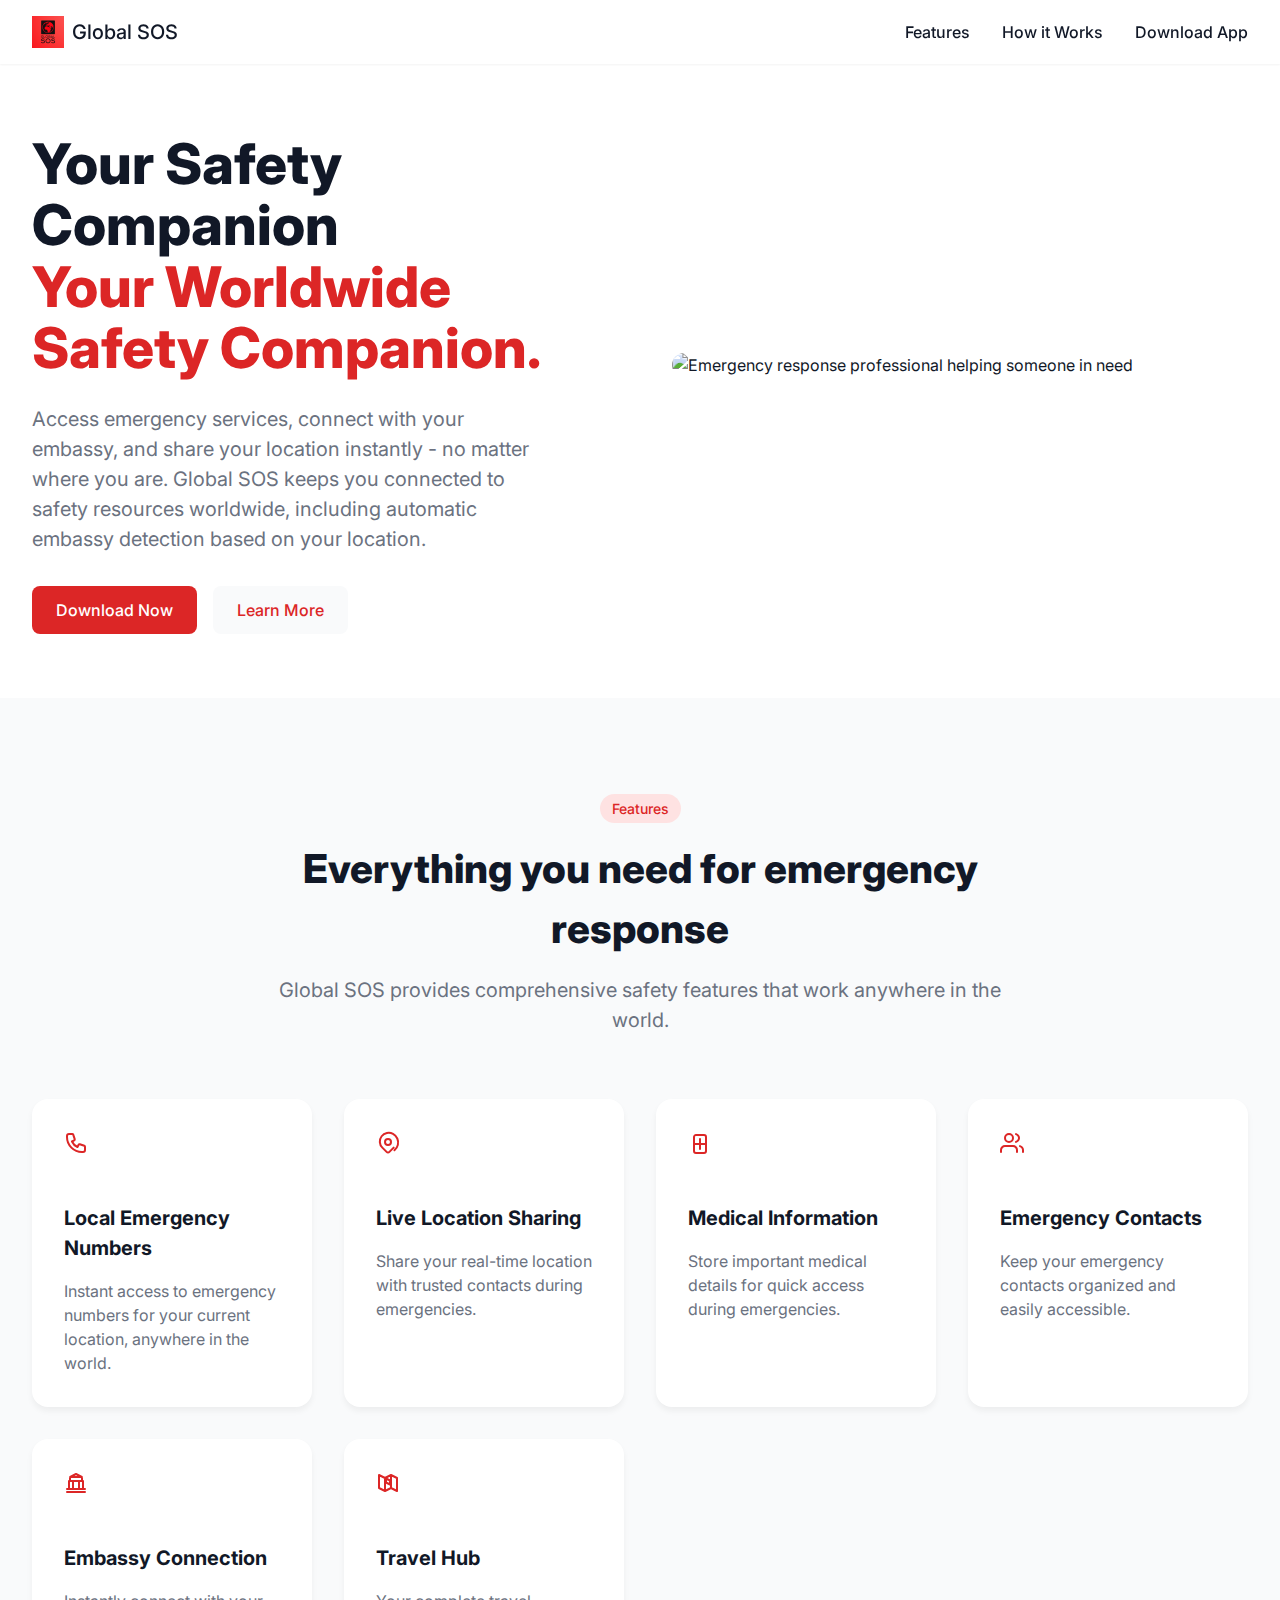
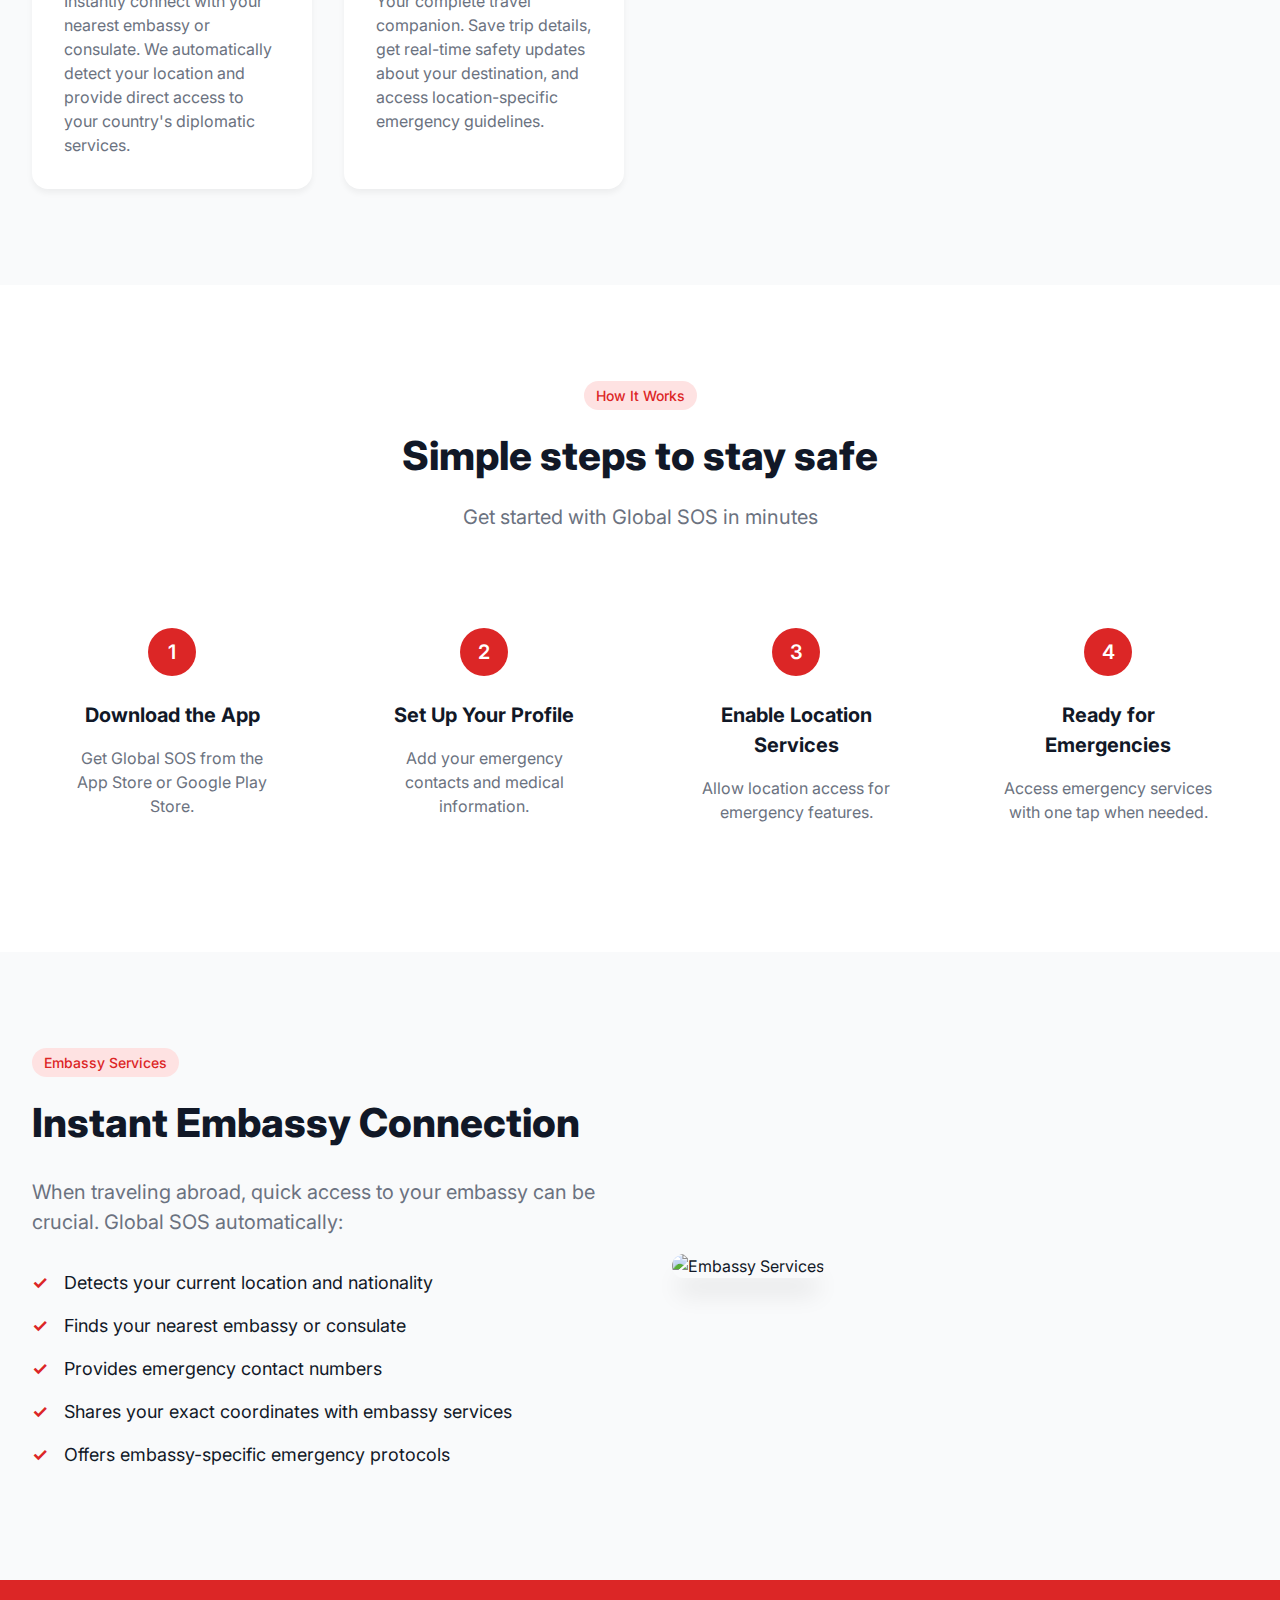
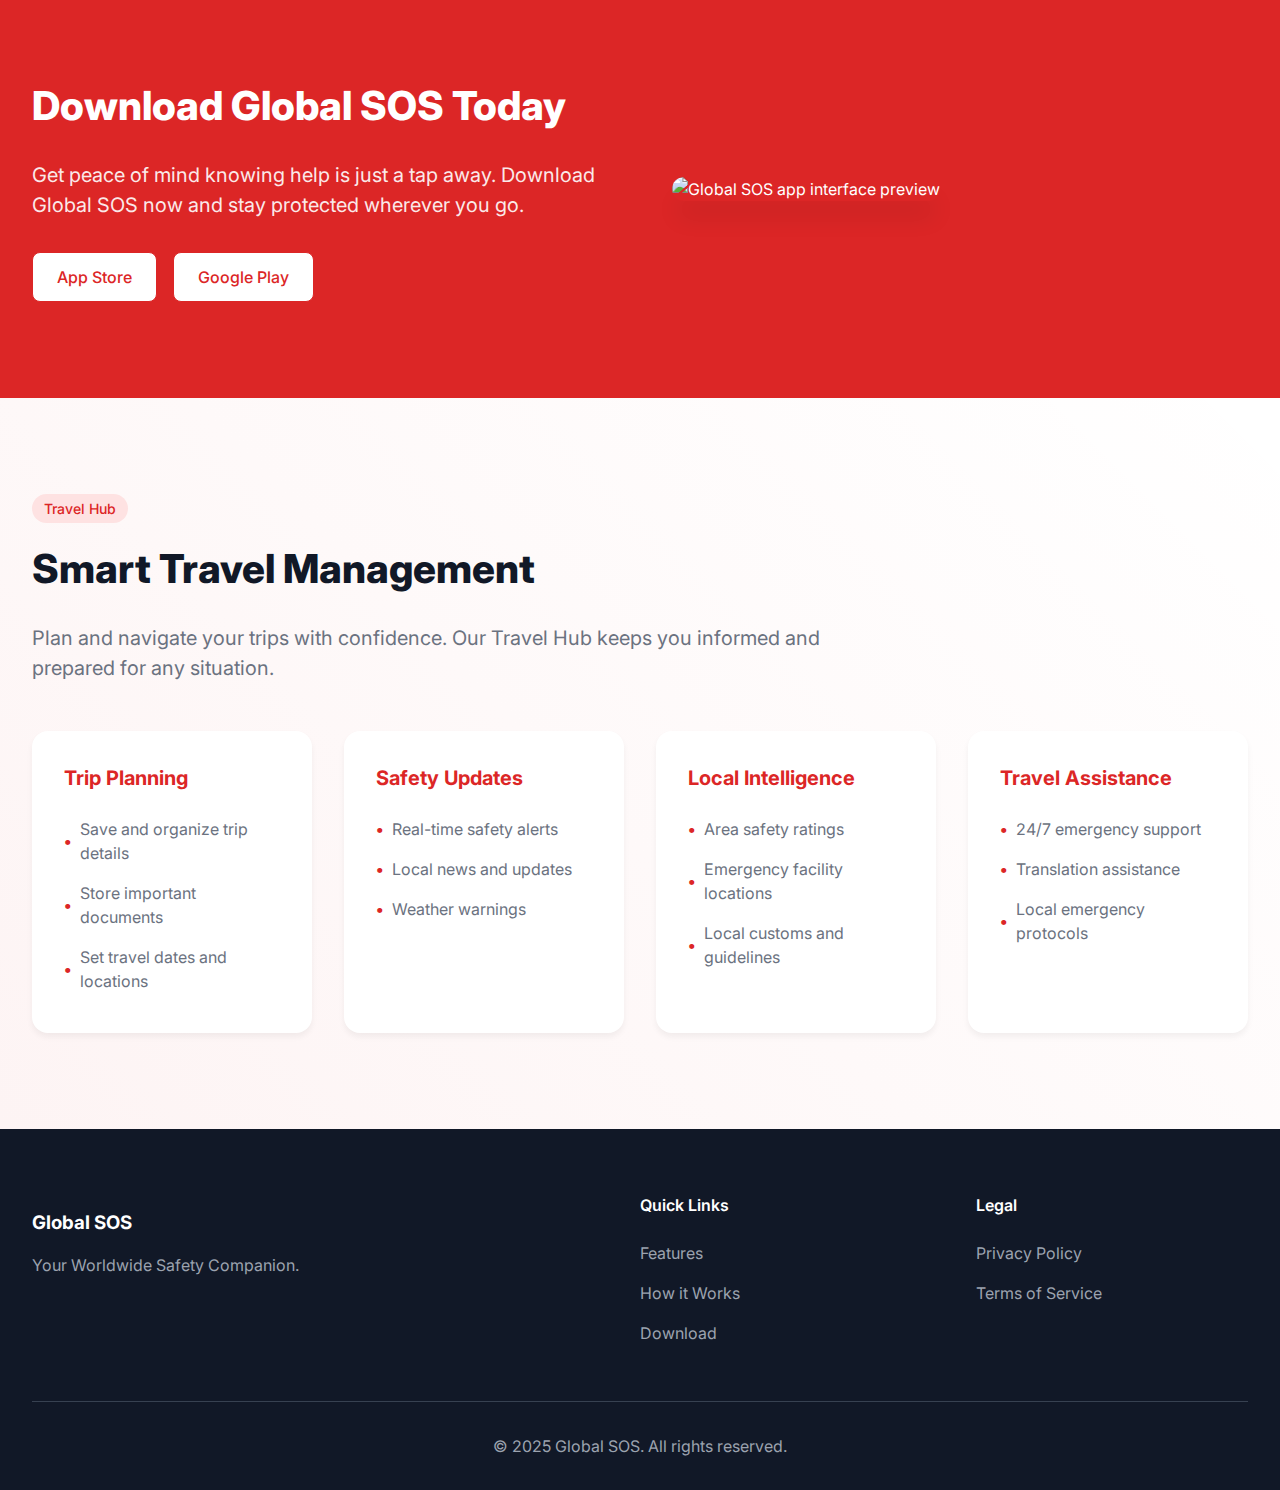
==== commit 188fdbd2: "Standardize navbar branding and logo across site pages" ====
--- a/index.html
+++ b/index.html
@@ -31,12 +31,12 @@
     <nav class="navbar">
         <div class="container">
             <div class="navbar-brand">
-                <img src="images/icons/global_sos_logo.png"
+                <img src="/images/icons/global_sos_logo.png"
                      data-src="images/icons/global_sos_logo.png"
                      loading="lazy"
                      alt="Global SOS Logo"
                      class="logo">
-                <span class="brand-name">Global SOS</span>
+                     <a href="index.html" class="nav-link brand-name">Global SOS</a>
             </div>
             <button class="mobile-menu-btn" aria-label="Toggle menu">
                 <span></span>
--- a/css/style.css
+++ b/css/style.css
@@ -100,7 +100,7 @@
 }
 
 .brand-name {
-    font-weight: 600;
+    font-weight: 700;
     font-size: 1.25rem;
 }
 
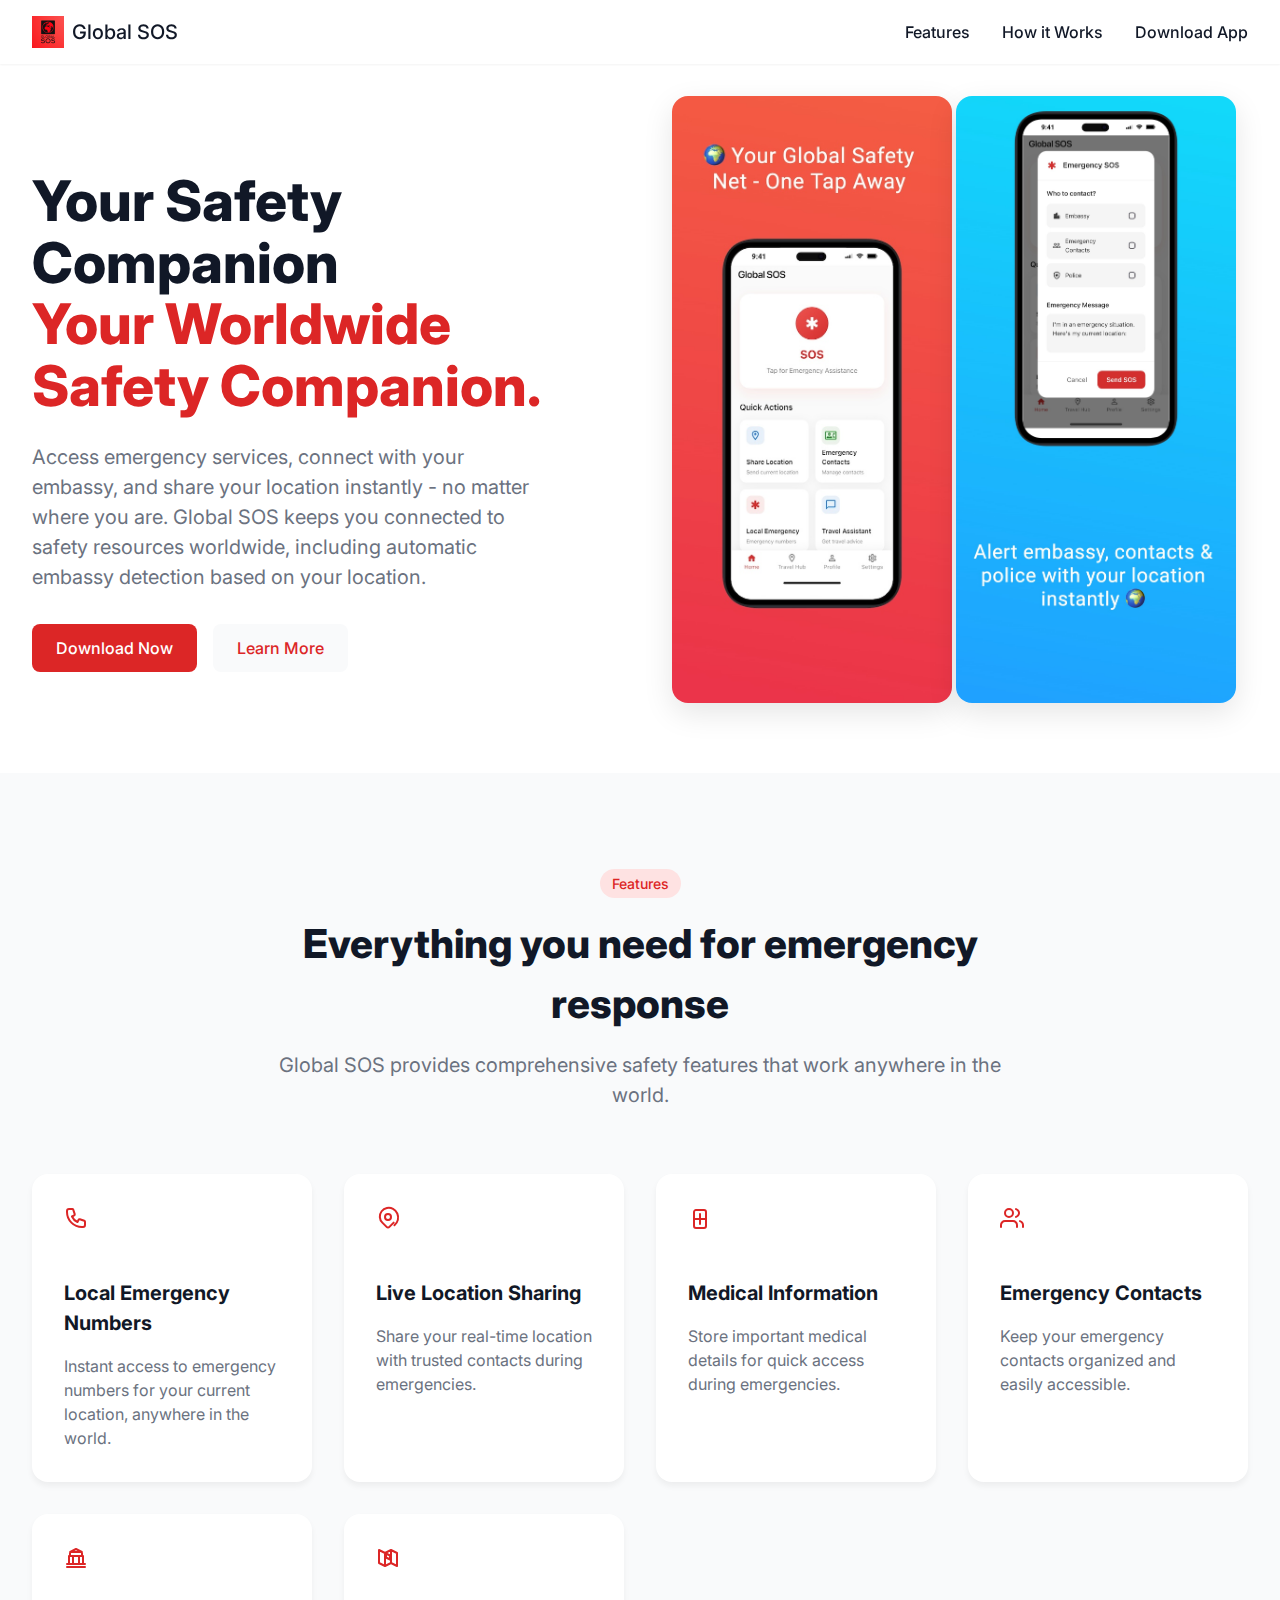
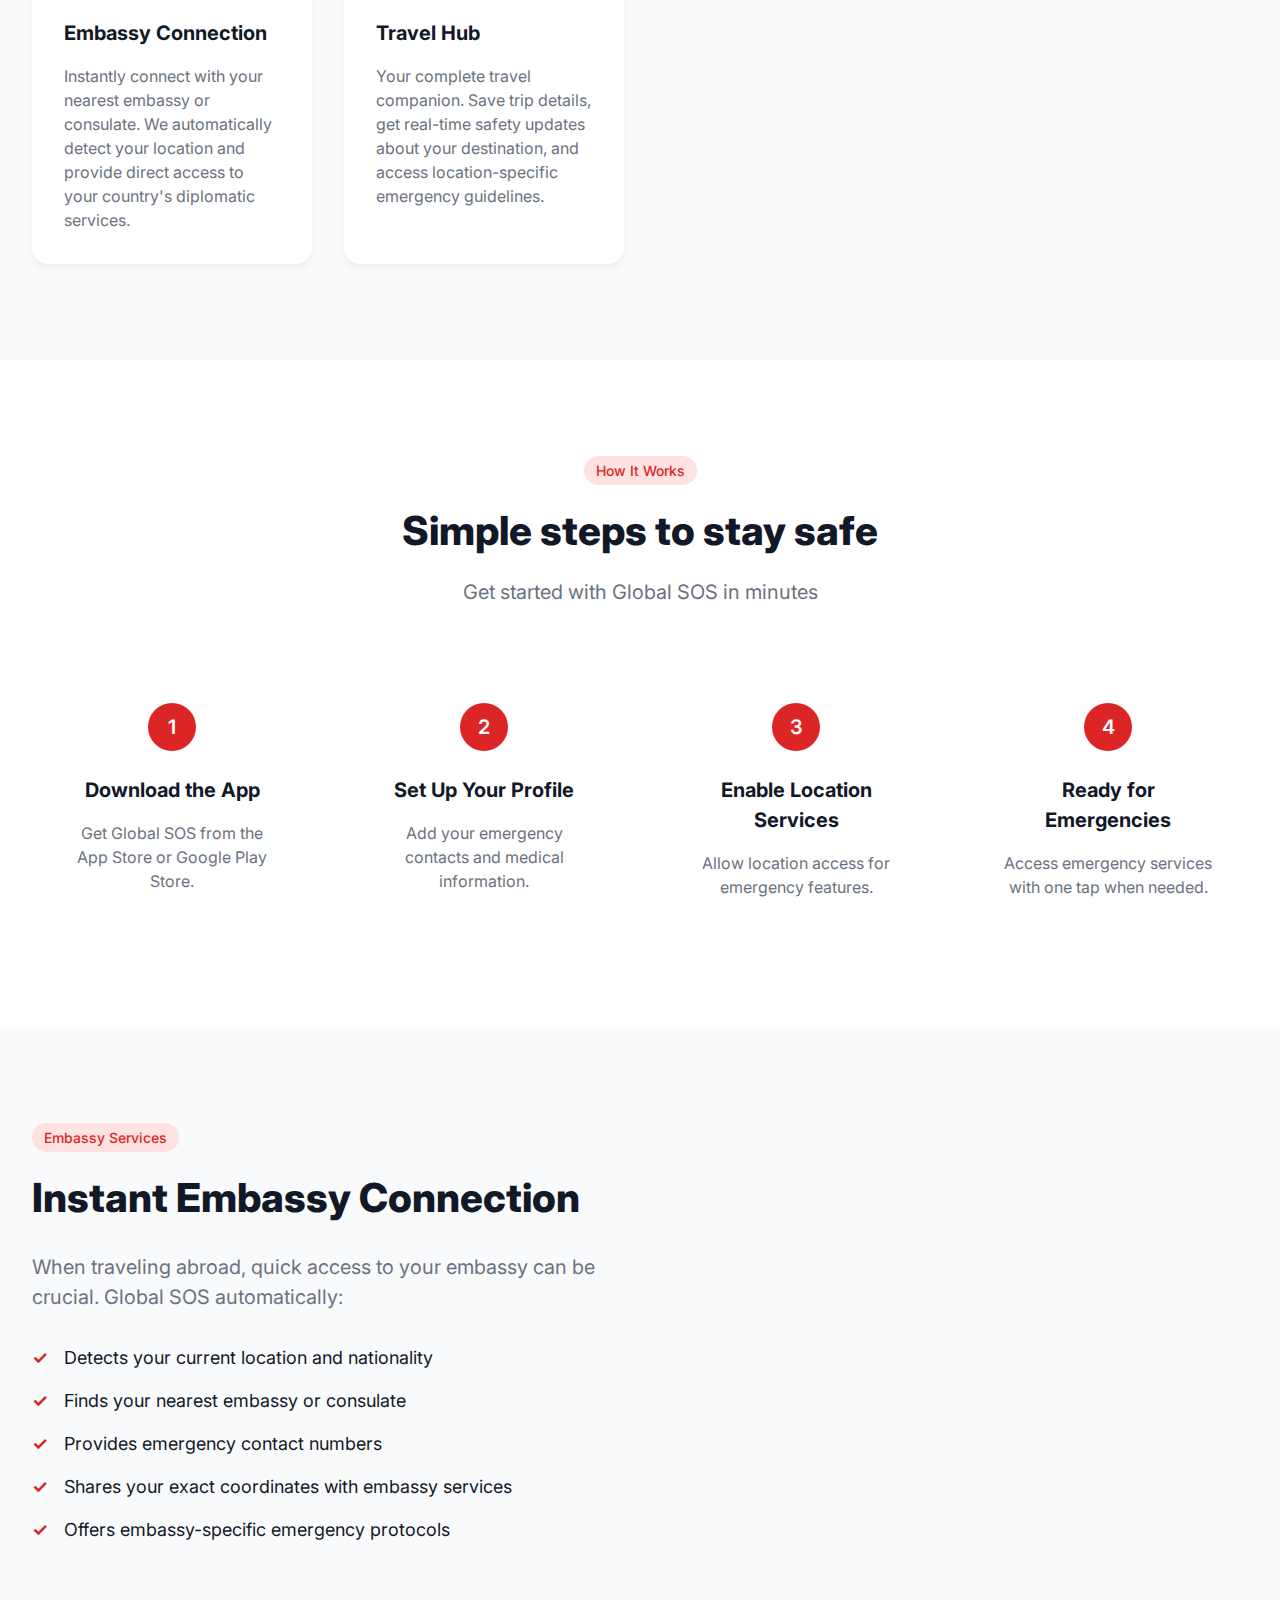
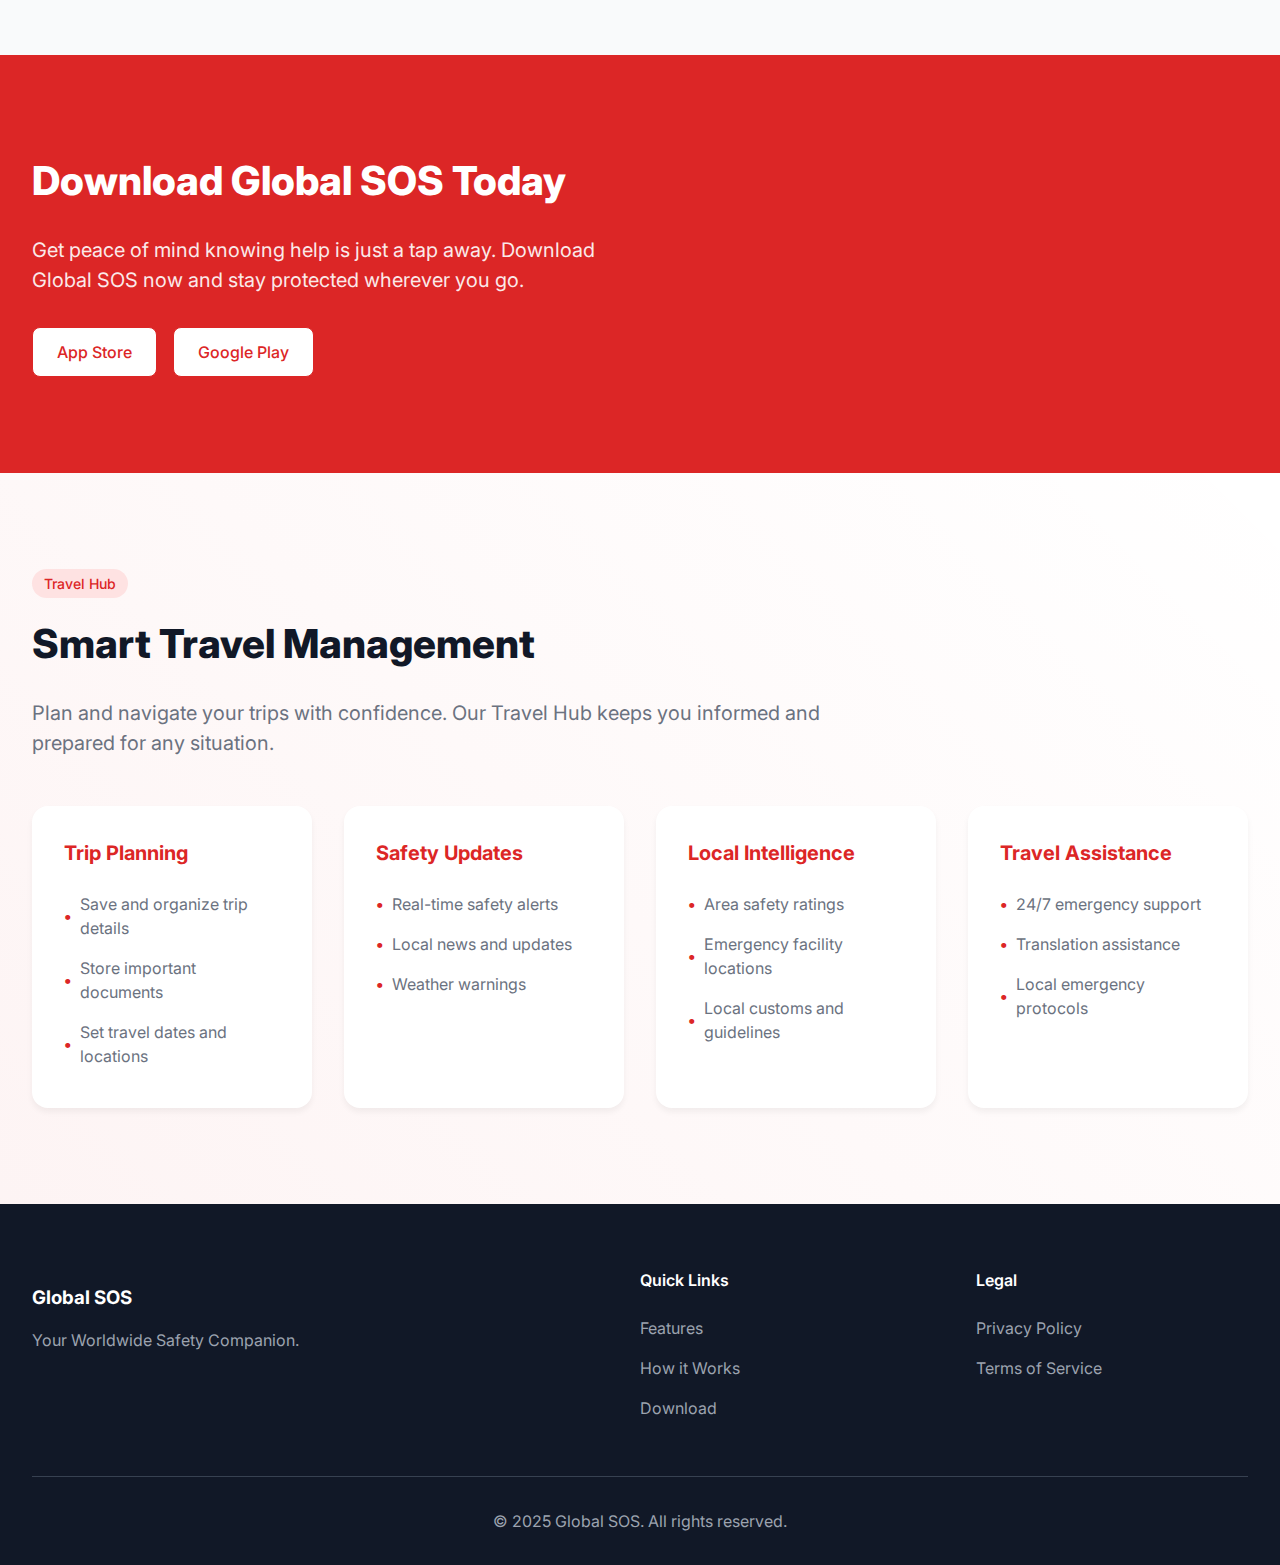
==== commit f63395a1: "Update hero section images and styling with new screenshots and responsive design" ====
--- a/index.html
+++ b/index.html
@@ -68,11 +68,18 @@
                 </div>
             </div>
             <div class="hero-image">
-                <img src="images/placeholder.jpg"
-                     data-src="images/hero-image.jpg"
+                <img src="images/screenshots/1.jpg"
+                     data-src="images/screenshots/1.jpg"
                      loading="lazy"
                      alt="Emergency response professional helping someone in need"
-                     class="hero-img">
+                     class="hero-img"
+                     style="max-width: 280px; height: auto;">
+                     <img src="images/screenshots/1.jpg"
+                     data-src="images/screenshots/2.jpg"
+                     loading="lazy"
+                     alt="Emergency response professional helping someone in need"
+                     class="hero-img"
+                     style="max-width: 280px; height: auto;">
             </div>
         </div>
     </section>
@@ -198,9 +205,6 @@
                         Offers embassy-specific emergency protocols
                     </li>
                 </ul>
-            </div>
-            <div class="embassy-image">
-                <img src="images/embassy-feature.jpg" alt="Embassy Services">
             </div>
         </div>
     </section>
@@ -215,13 +219,6 @@
                     <a href="#" class="btn btn-white">App Store</a>
                     <a href="#" class="btn btn-white">Google Play</a>
                 </div>
-            </div>
-            <div class="download-image">
-                <img src="images/placeholder.jpg"
-                     data-src="images/app-preview.png"
-                     loading="lazy"
-                     alt="Global SOS app interface preview"
-                     class="app-preview-img">
             </div>
         </div>
     </section>
--- a/css/style.css
+++ b/css/style.css
@@ -170,6 +170,13 @@
     width: 100%;
     height: auto;
     border-radius: 1rem;
+}
+
+.hero-img {
+    max-width: 80px;
+    height: auto;
+    border-radius: 30px;
+    box-shadow: 0 10px 30px rgba(0, 0, 0, 0.1);
 }
 
 /* Features Section */
